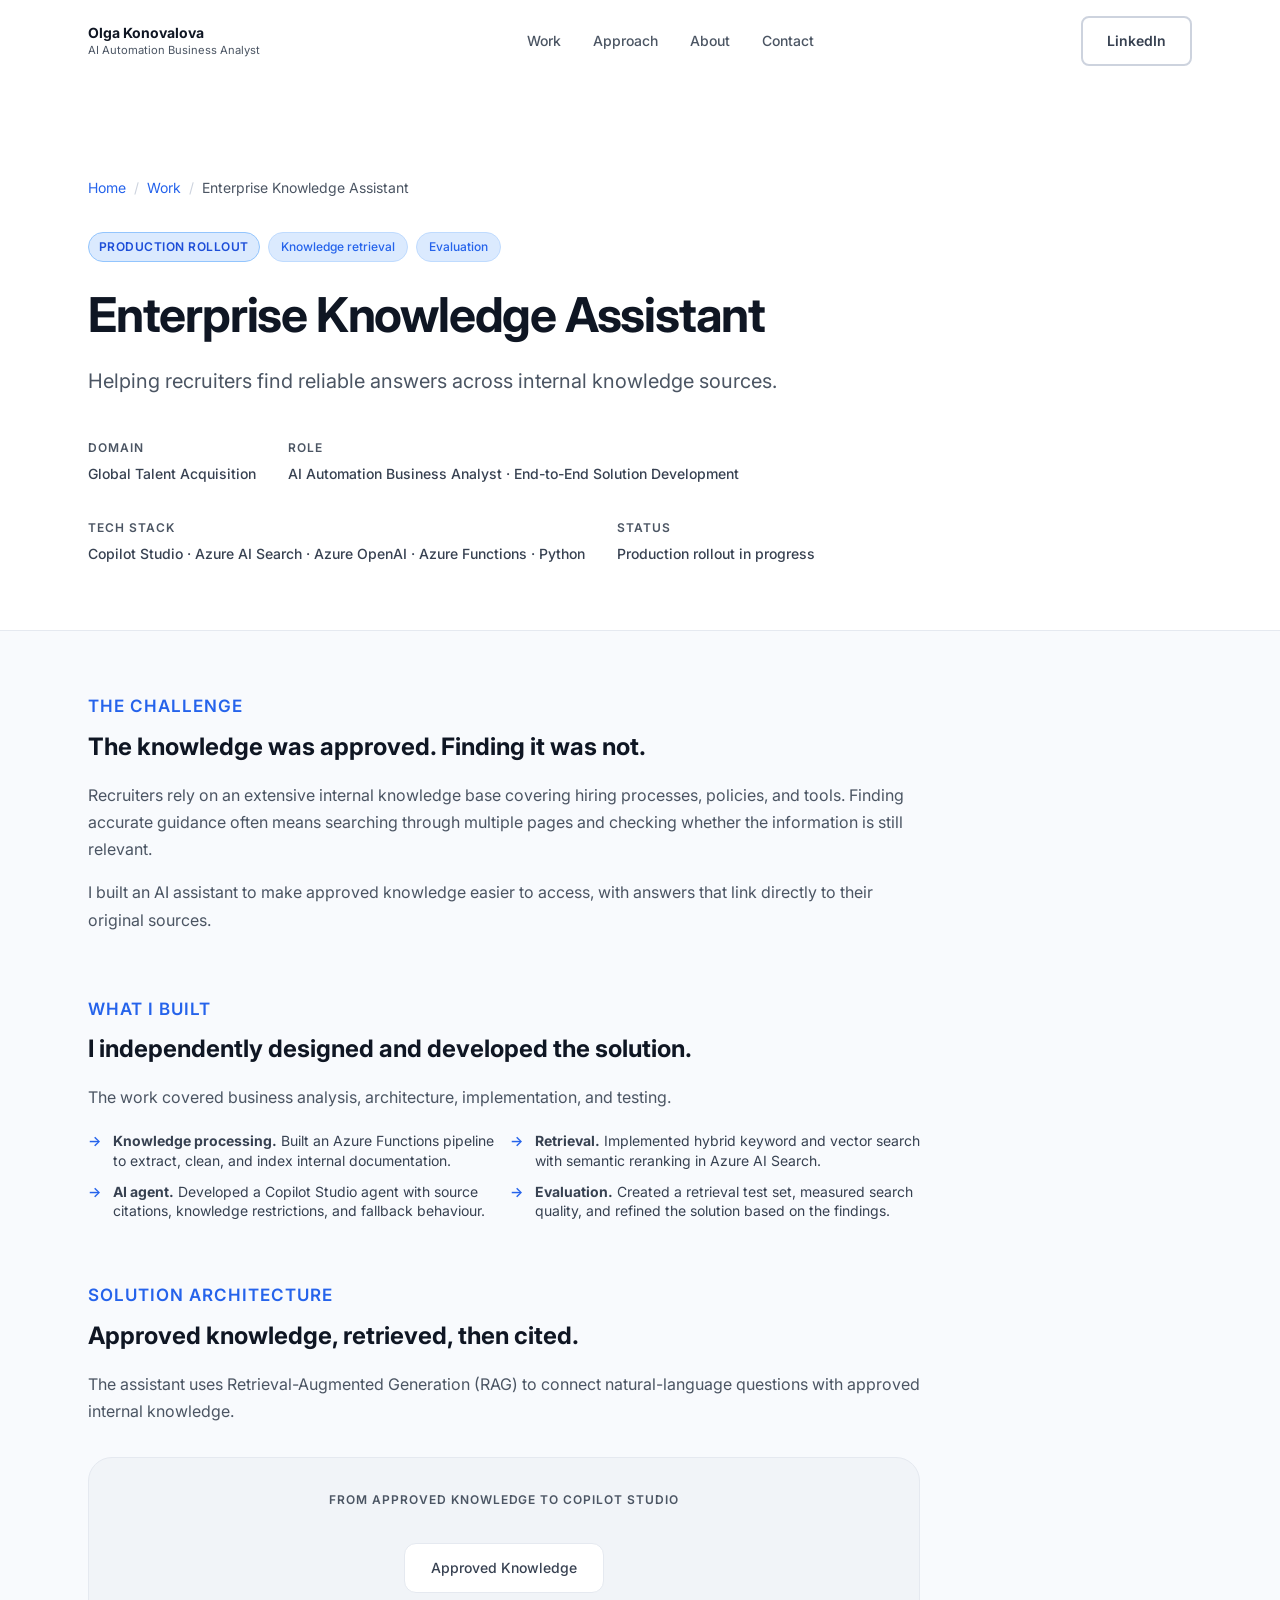
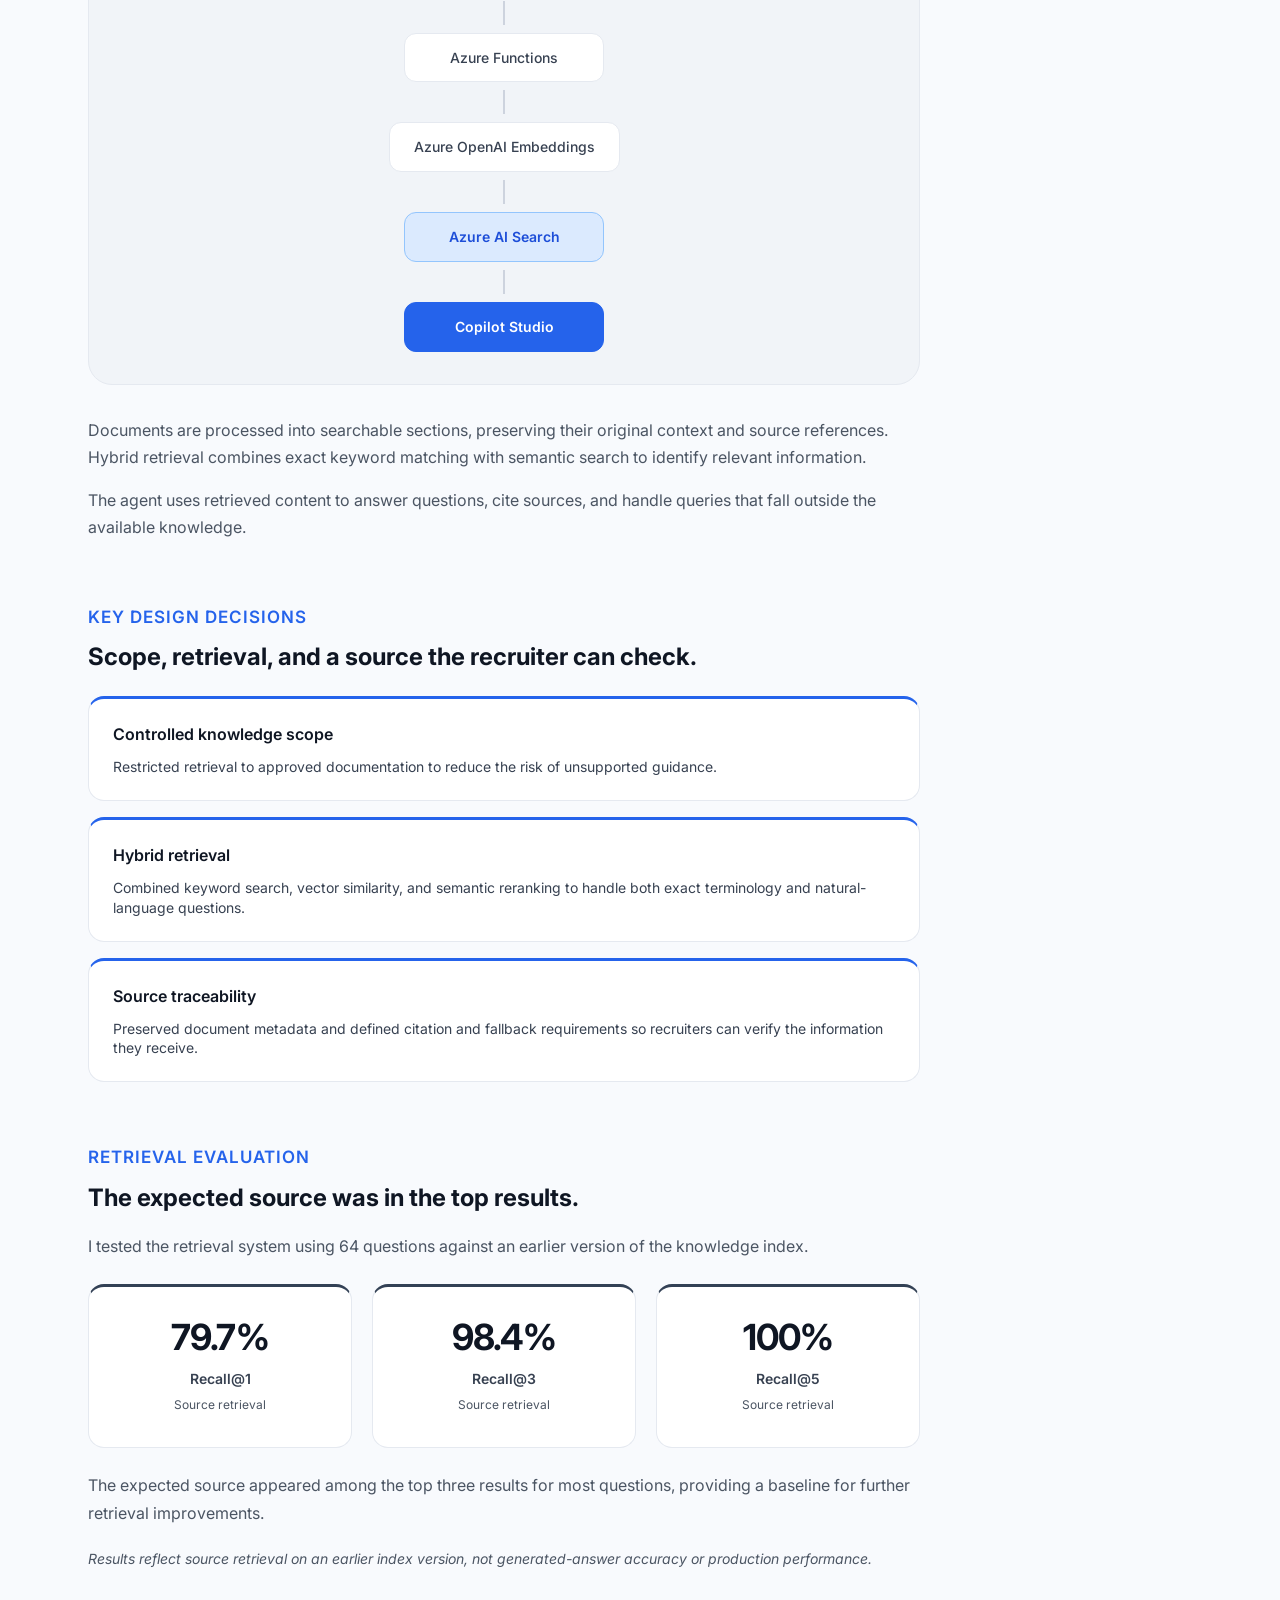
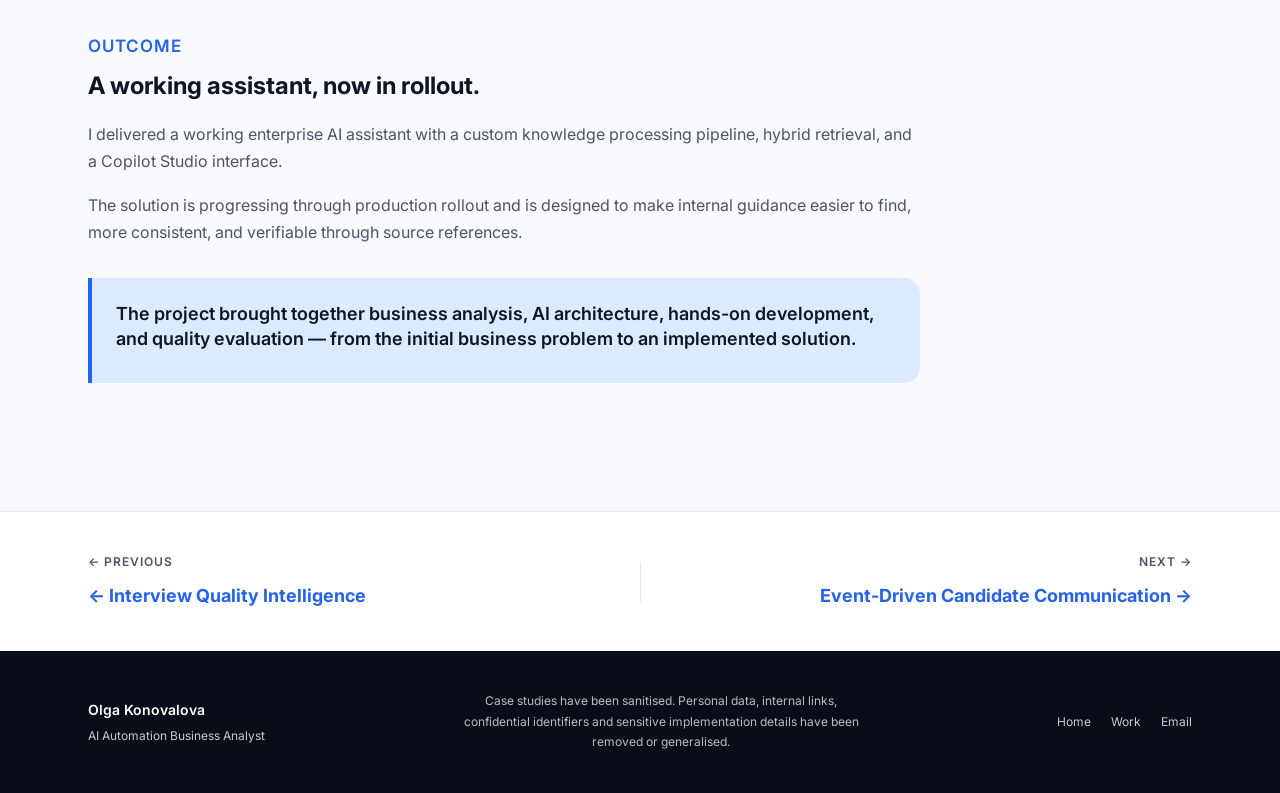
==== cases/enterprise-ta-knowledge-assistant.html @ 3e2ae8f2 "Publish the portfolio with its CSS, script, and image folders. The live site requested styles/styles" ====
<!DOCTYPE html>
<html lang="en">
<head>
  <meta charset="UTF-8">
  <meta name="viewport" content="width=device-width, initial-scale=1.0">
  <title>Enterprise Knowledge Assistant — Olga Konovalova</title>
  <meta name="description" content="An assistant I designed and built so recruiters can find reliable answers across approved Talent Acquisition knowledge, with links to the original sources. Production rollout is in progress.">
  <meta name="author" content="Olga Konovalova">
  <meta property="og:title" content="Enterprise Knowledge Assistant — Olga Konovalova">
  <meta property="og:description" content="Helping recruiters find reliable answers across internal knowledge sources. Production rollout is in progress.">

  <link rel="preconnect" href="https://fonts.googleapis.com">
  <link rel="preconnect" href="https://fonts.gstatic.com" crossorigin>
  <link href="https://fonts.googleapis.com/css2?family=Inter:wght@400;500;600;700&display=swap" rel="stylesheet">
  <link rel="stylesheet" href="../styles/styles.css">
</head>
<body>

  <a class="skip-link" href="#content">Skip to content</a>

  <!-- Navigation -->
  <nav class="nav" role="navigation" aria-label="Main navigation">
    <div class="container">
      <div class="nav__inner">
        <a href="../index.html" class="nav__logo">
          <span class="nav__logo-name">Olga Konovalova</span>
          <span class="nav__logo-title">AI Automation Business Analyst</span>
        </a>
        <ul class="nav__links" role="list">
          <li><a href="../index.html#work" class="nav__link">Work</a></li>
          <li><a href="../index.html#approach" class="nav__link">Approach</a></li>
          <li><a href="../index.html#about" class="nav__link">About</a></li>
          <li><a href="../index.html#contact" class="nav__link">Contact</a></li>
        </ul>
        <div class="nav__actions">
          <a href="https://www.linkedin.com/in/olga-konovalova-4b35ab267" target="_blank" rel="noopener noreferrer" class="btn btn--outline">LinkedIn</a>
        </div>
        <button class="nav__hamburger" aria-label="Open menu" aria-expanded="false">
          <span></span><span></span><span></span>
        </button>
      </div>
    </div>
  </nav>
  <div class="nav__mobile" role="dialog" aria-modal="true">
    <ul role="list">
      <li><a href="../index.html#work" class="nav__mobile-link">Work</a></li>
      <li><a href="../index.html#approach" class="nav__mobile-link">Approach</a></li>
      <li><a href="../index.html#about" class="nav__mobile-link">About</a></li>
      <li><a href="../index.html#contact" class="nav__mobile-link">Contact</a></li>
    </ul>
    <div class="nav__mobile-actions">
      <a href="https://www.linkedin.com/in/olga-konovalova-4b35ab267" target="_blank" rel="noopener noreferrer" class="btn btn--primary">LinkedIn</a>
      <a href="mailto:olga.konovalova.ai@gmail.com?subject=CV%20request" class="btn btn--outline">Request CV</a>
    </div>
  </div>

  <header id="content" class="page-hero">
    <div class="container">

      <nav class="breadcrumb" aria-label="Breadcrumb">
        <a href="../index.html">Home</a>
        <span class="breadcrumb__sep" aria-hidden="true">/</span>
        <a href="../index.html#work">Work</a>
        <span class="breadcrumb__sep" aria-hidden="true">/</span>
        <span aria-current="page">Enterprise Knowledge Assistant</span>
      </nav>

      <div class="page-hero__tags">
        <span class="status-badge status-badge--rollout">Production rollout</span>
        <span class="tag tag--blue">Knowledge retrieval</span>
        <span class="tag tag--blue">Evaluation</span>
      </div>

      <h1 class="page-hero__headline">Enterprise Knowledge Assistant</h1>

      <p class="page-hero__subtitle">
        Helping recruiters find reliable answers across internal knowledge sources.
      </p>

      <div class="page-hero__meta">
        <div class="page-hero__meta-item">
          <span class="page-hero__meta-label">Domain</span>
          <span class="page-hero__meta-value">Global Talent Acquisition</span>
        </div>
        <div class="page-hero__meta-item">
          <span class="page-hero__meta-label">Role</span>
          <span class="page-hero__meta-value">AI Automation Business Analyst · End-to-End Solution Development</span>
        </div>
        <div class="page-hero__meta-item">
          <span class="page-hero__meta-label">Tech stack</span>
          <span class="page-hero__meta-value">Copilot Studio · Azure AI Search · Azure OpenAI · Azure Functions · Python</span>
        </div>
        <div class="page-hero__meta-item">
          <span class="page-hero__meta-label">Status</span>
          <span class="page-hero__meta-value">Production rollout in progress</span>
        </div>
      </div>

    </div>
  </header>

  <main class="case-body">
    <div class="container">
      <article class="case-article">

        <section class="cs" aria-labelledby="challenge-title">
          <p class="cs__label">The challenge</p>
          <h2 class="cs__title" id="challenge-title">The knowledge was approved. Finding it was not.</h2>
          <div class="cs__body">
            <p>Recruiters rely on an extensive internal knowledge base covering hiring processes, policies, and tools. Finding accurate guidance often means searching through multiple pages and checking whether the information is still relevant.</p>
            <p>I built an AI assistant to make approved knowledge easier to access, with answers that link directly to their original sources.</p>
          </div>
        </section>

        <section class="cs" aria-labelledby="contribution-title">
          <p class="cs__label">What I built</p>
          <h2 class="cs__title" id="contribution-title">I independently designed and developed the solution.</h2>
          <div class="cs__body">
            <p>The work covered business analysis, architecture, implementation, and testing.</p>
          </div>
          <div class="contribution-grid">
            <div class="contrib-item"><span><strong>Knowledge processing.</strong> Built an Azure Functions pipeline to extract, clean, and index internal documentation.</span></div>
            <div class="contrib-item"><span><strong>Retrieval.</strong> Implemented hybrid keyword and vector search with semantic reranking in Azure AI Search.</span></div>
            <div class="contrib-item"><span><strong>AI agent.</strong> Developed a Copilot Studio agent with source citations, knowledge restrictions, and fallback behaviour.</span></div>
            <div class="contrib-item"><span><strong>Evaluation.</strong> Created a retrieval test set, measured search quality, and refined the solution based on the findings.</span></div>
          </div>
        </section>

        <section class="cs" aria-labelledby="approach-title">
          <p class="cs__label">Solution architecture</p>
          <h2 class="cs__title" id="approach-title">Approved knowledge, retrieved, then cited.</h2>
          <div class="cs__body">
            <p>The assistant uses Retrieval-Augmented Generation (RAG) to connect natural-language questions with approved internal knowledge.</p>
          </div>

          <figure class="arch-diagram">
            <figcaption class="arch-diagram__title">From approved knowledge to Copilot Studio</figcaption>
            <ol class="arch-flow">
              <li class="arch-step">
                <div class="arch-node">
                  <span class="arch-node__name">Approved Knowledge</span>
                </div>
              </li>
              <li class="arch-step">
                <div class="arch-node">
                  <span class="arch-node__name">Azure Functions</span>
                </div>
              </li>
              <li class="arch-step">
                <div class="arch-node">
                  <span class="arch-node__name">Azure OpenAI Embeddings</span>
                </div>
              </li>
              <li class="arch-step">
                <div class="arch-node arch-node--highlight">
                  <span class="arch-node__name">Azure AI Search</span>
                </div>
              </li>
              <li class="arch-step">
                <div class="arch-node arch-node--primary">
                  <span class="arch-node__name">Copilot Studio</span>
                </div>
              </li>
            </ol>
          </figure>

          <div class="cs__body">
            <p>Documents are processed into searchable sections, preserving their original context and source references. Hybrid retrieval combines exact keyword matching with semantic search to identify relevant information.</p>
            <p>The agent uses retrieved content to answer questions, cite sources, and handle queries that fall outside the available knowledge.</p>
          </div>
        </section>

        <section class="cs" aria-labelledby="decisions-title">
          <p class="cs__label">Key design decisions</p>
          <h2 class="cs__title" id="decisions-title">Scope, retrieval, and a source the recruiter can check.</h2>
          <div class="decision-list">
            <article class="decision-card">
              <h3>Controlled knowledge scope</h3>
              <p>Restricted retrieval to approved documentation to reduce the risk of unsupported guidance.</p>
            </article>
            <article class="decision-card">
              <h3>Hybrid retrieval</h3>
              <p>Combined keyword search, vector similarity, and semantic reranking to handle both exact terminology and natural-language questions.</p>
            </article>
            <article class="decision-card">
              <h3>Source traceability</h3>
              <p>Preserved document metadata and defined citation and fallback requirements so recruiters can verify the information they receive.</p>
            </article>
          </div>
        </section>

        <section class="cs" aria-labelledby="evaluation-title">
          <p class="cs__label">Retrieval evaluation</p>
          <h2 class="cs__title" id="evaluation-title">The expected source was in the top results.</h2>
          <div class="cs__body">
            <p>I tested the retrieval system using 64 questions against an earlier version of the knowledge index.</p>
          </div>

          <div class="eval-grid eval-grid--3" role="list">
            <div class="eval-tile" role="listitem">
              <div class="eval-tile__value">79.7%</div>
              <div class="eval-tile__label">Recall@1</div>
              <div class="eval-tile__note">Source retrieval</div>
            </div>
            <div class="eval-tile" role="listitem">
              <div class="eval-tile__value">98.4%</div>
              <div class="eval-tile__label">Recall@3</div>
              <div class="eval-tile__note">Source retrieval</div>
            </div>
            <div class="eval-tile" role="listitem">
              <div class="eval-tile__value">100%</div>
              <div class="eval-tile__label">Recall@5</div>
              <div class="eval-tile__note">Source retrieval</div>
            </div>
          </div>

          <div class="cs__body">
            <p>The expected source appeared among the top three results for most questions, providing a baseline for further retrieval improvements.</p>
            <p class="eval-footnote">Results reflect source retrieval on an earlier index version, not generated-answer accuracy or production performance.</p>
          </div>
        </section>

        <section class="cs" aria-labelledby="outcome-title">
          <p class="cs__label">Outcome</p>
          <h2 class="cs__title" id="outcome-title">A working assistant, now in rollout.</h2>
          <div class="cs__body">
            <p>I delivered a working enterprise AI assistant with a custom knowledge processing pipeline, hybrid retrieval, and a Copilot Studio interface.</p>
            <p>The solution is progressing through production rollout and is designed to make internal guidance easier to find, more consistent, and verifiable through source references.</p>
          </div>
          <aside class="pull-quote" aria-label="Takeaway">
            <p class="pull-quote__text">The project brought together business analysis, AI architecture, hands-on development, and quality evaluation — from the initial business problem to an implemented solution.</p>
          </aside>
        </section>

      </article>
    </div>
  </main>

  <!-- ========================================================
       CASE NAVIGATION
       ======================================================== -->
  <nav class="case-nav" aria-label="Other case studies">
    <div class="container">
      <div class="case-nav__inner">
        <div class="case-nav__item">
          <div class="case-nav__dir">← Previous</div>
          <a href="interview-quality-intelligence.html" class="case-nav__link">← Interview Quality Intelligence</a>
        </div>
        <div class="case-nav__divider" aria-hidden="true"></div>
        <div class="case-nav__item case-nav__item--next">
          <div class="case-nav__dir">Next →</div>
          <a href="event-driven-candidate-communication.html" class="case-nav__link">Event-Driven Candidate Communication →</a>
        </div>
      </div>
    </div>
  </nav>

  <!-- Footer -->
  <footer class="footer" role="contentinfo">
    <div class="container">
      <div class="footer__inner">
        <div class="footer__brand">
          <span class="footer__name">Olga Konovalova</span>
          <span class="footer__title">AI Automation Business Analyst</span>
        </div>
        <p class="footer__note">
          Case studies have been sanitised. Personal data, internal links, confidential identifiers and sensitive implementation details have been removed or generalised.
        </p>
        <nav class="footer__links" aria-label="Footer links">
          <a href="../index.html" class="footer__link">Home</a>
          <a href="../index.html#work" class="footer__link">Work</a>
          <a href="mailto:olga.konovalova.ai@gmail.com" class="footer__link">Email</a>
        </nav>
      </div>
    </div>
  </footer>

  <!-- Modal -->
  <div class="modal-overlay" role="dialog" aria-modal="true" aria-label="Image viewer">
    <div class="modal-inner">
      <button class="modal-close" aria-label="Close">&times;</button>
      <img class="modal-img" src="" alt="">
    </div>
  </div>

  <script src="../scripts/main.js" defer></script>
</body>
</html>
---- styles/styles.css ----
/* ============================================================
   DESIGN TOKENS
   ============================================================ */
:root {
  /* --- Colors --- */
  --c-bg:           #F8FAFD;
  --c-surface:      #FFFFFF;
  --c-surface-2:    #F1F4F8;
  --c-surface-3:    #E8EDF5;
  --c-border:       #E5E9F0;
  --c-border-2:     #CDD3DE;

  --c-text-1:       #0F1623;
  --c-text-2:       #374151;
  --c-text-3:       #4B5563;
  --c-text-4:       #4B5563;

  --c-accent:       #2563EB;
  --c-accent-dark:  #1D4ED8;
  --c-accent-light: #DBEAFE;
  --c-accent-2:     #7C3AED;
  --c-accent-2-lt:  #EDE9FE;
  --c-accent-3:     #0891B2;
  --c-accent-3-lt:  #CFFAFE;

  --c-success:      #059669;
  --c-warning:      #D97706;

  /* --- Typography --- */
  --font:           'Inter', system-ui, -apple-system, BlinkMacSystemFont, sans-serif;

  --text-xs:   0.75rem;
  --text-sm:   0.875rem;
  --text-base: 1rem;
  --text-label: 1.0625rem; /* 17px section label */
  --text-lg:   1.125rem;
  --text-xl:   1.25rem;
  --text-2xl:  1.5rem;
  --text-3xl:  1.875rem;
  --text-4xl:  2.25rem;
  --text-5xl:  3rem;
  --text-6xl:  3.75rem;

  --lh-tight:   1.2;
  --lh-snug:    1.375;
  --lh-normal:  1.5;
  --lh-relaxed: 1.7;

  --fw-normal:   400;
  --fw-medium:   500;
  --fw-semibold: 600;
  --fw-bold:     700;

  /* --- Spacing --- */
  --sp-1:  0.25rem;
  --sp-2:  0.5rem;
  --sp-3:  0.75rem;
  --sp-4:  1rem;
  --sp-5:  1.25rem;
  --sp-6:  1.5rem;
  --sp-8:  2rem;
  --sp-10: 2.5rem;
  --sp-12: 3rem;
  --sp-16: 4rem;
  --cs-label-gap: 0.875rem; /* 14px label to heading */
  --cs-section-gap: 4rem;   /* 64px between sections */
  --sp-20: 5rem;
  --sp-24: 6rem;

  /* --- Radii --- */
  --r-sm:   0.375rem;
  --r-md:   0.5rem;
  --r-lg:   0.75rem;
  --r-xl:   1rem;
  --r-2xl:  1.5rem;
  --r-full: 9999px;

  /* --- Shadows --- */
  --sh-sm:  0 1px 3px rgba(15,22,35,0.06), 0 1px 2px rgba(15,22,35,0.04);
  --sh-md:  0 4px 12px rgba(15,22,35,0.08), 0 2px 4px rgba(15,22,35,0.04);
  --sh-lg:  0 8px 24px rgba(15,22,35,0.08), 0 4px 8px rgba(15,22,35,0.04);
  --sh-xl:  0 16px 40px rgba(15,22,35,0.10), 0 8px 16px rgba(15,22,35,0.06);

  /* --- Layout --- */
  --max-w: 72rem;

  /* --- Transitions --- */
  --t-fast: 150ms ease;
  --t-base: 250ms ease;
  --t-slow: 400ms ease;
}

/* ============================================================
   RESET + BASE
   ============================================================ */
*, *::before, *::after { box-sizing: border-box; margin: 0; padding: 0; }
html { font-size: 16px; scroll-behavior: smooth; -webkit-text-size-adjust: 100%; }
body {
  font-family: var(--font);
  font-size: var(--text-base);
  line-height: var(--lh-relaxed);
  color: var(--c-text-1);
  background: var(--c-bg);
  -webkit-font-smoothing: antialiased;
}
img { max-width: 100%; height: auto; display: block; }
a { color: inherit; text-decoration: none; }
a:focus-visible,
button:focus-visible,
.btn:focus-visible,
.nav__hamburger:focus-visible {
  outline: 2px solid var(--c-accent);
  outline-offset: 3px;
}
.skip-link {
  position: absolute;
  left: var(--sp-4);
  top: 0;
  transform: translateY(-120%);
  background: var(--c-accent);
  color: #fff;
  font-size: var(--text-sm);
  font-weight: var(--fw-semibold);
  padding: var(--sp-3) var(--sp-4);
  border-radius: var(--r-md);
  z-index: 1000;
}
.skip-link:focus {
  transform: translateY(var(--sp-3));
}
ul, ol { list-style: none; }
button { cursor: pointer; border: none; background: none; font-family: inherit; font-size: inherit; }
table { border-collapse: collapse; }

/* ============================================================
   LAYOUT UTILITIES
   ============================================================ */
.container {
  width: 100%;
  max-width: var(--max-w);
  margin: 0 auto;
  padding: 0 var(--sp-6);
}
.section { padding: var(--sp-24) 0; }
.section--alt { background: var(--c-surface); }

.section-label {
  font-size: var(--text-xs);
  font-weight: var(--fw-semibold);
  letter-spacing: 0.1em;
  text-transform: uppercase;
  color: var(--c-accent);
  margin-bottom: var(--sp-3);
}
.section-title {
  font-size: var(--text-4xl);
  font-weight: var(--fw-bold);
  line-height: var(--lh-tight);
  letter-spacing: -0.02em;
  color: var(--c-text-1);
  margin-bottom: var(--sp-4);
}
.section-subtitle {
  font-size: var(--text-lg);
  color: var(--c-text-3);
  line-height: var(--lh-relaxed);
  max-width: 60ch;
}

/* ============================================================
   BUTTONS
   ============================================================ */
.btn {
  display: inline-flex;
  align-items: center;
  gap: var(--sp-2);
  padding: 0.7rem var(--sp-6);
  border-radius: var(--r-md);
  font-size: var(--text-sm);
  font-weight: var(--fw-semibold);
  transition: all var(--t-base);
  cursor: pointer;
  white-space: nowrap;
  text-decoration: none;
}
.btn--primary {
  background: var(--c-accent);
  color: white;
  border: 2px solid var(--c-accent);
}
.btn--primary:hover {
  background: var(--c-accent-dark);
  border-color: var(--c-accent-dark);
  transform: translateY(-1px);
  box-shadow: var(--sh-md);
}
.btn--outline {
  background: transparent;
  color: var(--c-text-2);
  border: 2px solid var(--c-border-2);
}
.btn--outline:hover {
  border-color: var(--c-text-2);
  transform: translateY(-1px);
}
.btn--white {
  background: white;
  color: var(--c-text-1);
  border: 2px solid white;
}
.btn--white:hover { background: var(--c-bg); transform: translateY(-1px); }
.btn--outline-white {
  background: transparent;
  color: white;
  border: 2px solid rgba(255,255,255,0.3);
}
.btn--outline-white:hover { border-color: white; transform: translateY(-1px); }
.btn__arrow { transition: transform var(--t-base); }
.btn:hover .btn__arrow { transform: translateX(3px); }

/* ============================================================
   NAVIGATION
   ============================================================ */
.nav {
  position: fixed;
  top: 0; left: 0; right: 0;
  z-index: 100;
  padding: var(--sp-4) 0;
  transition: all var(--t-base);
}
.nav.scrolled {
  background: rgba(248,250,253,0.96);
  backdrop-filter: blur(12px);
  -webkit-backdrop-filter: blur(12px);
  box-shadow: 0 1px 0 var(--c-border);
  padding: var(--sp-3) 0;
}
.nav__inner {
  display: flex;
  align-items: center;
  justify-content: space-between;
  gap: var(--sp-6);
}
.nav__logo { display: flex; flex-direction: column; gap: 0; }
.nav__logo-name {
  font-size: var(--text-sm);
  font-weight: var(--fw-bold);
  color: var(--c-text-1);
  line-height: 1.3;
}
.nav__logo-title {
  font-size: 0.7rem;
  color: var(--c-text-4);
  font-weight: var(--fw-normal);
  line-height: 1.35;
  max-width: 22rem;
}
.nav__links {
  display: flex;
  align-items: center;
  gap: var(--sp-8);
  flex: 1;
  justify-content: center;
}
.nav__link {
  font-size: var(--text-sm);
  font-weight: var(--fw-medium);
  color: var(--c-text-3);
  transition: color var(--t-fast);
}
.nav__link:hover, .nav__link.active { color: var(--c-text-1); }
.nav__actions { display: flex; align-items: center; gap: var(--sp-3); }

.nav__hamburger {
  display: none;
  flex-direction: column;
  gap: 5px;
  padding: var(--sp-2);
  cursor: pointer;
  z-index: 201;
}
.nav__hamburger span {
  display: block;
  width: 22px;
  height: 2px;
  background: var(--c-text-1);
  border-radius: 2px;
  transition: all var(--t-base);
  transform-origin: center;
}
.nav__hamburger.open span:nth-child(1) { transform: rotate(45deg) translate(5px, 5px); }
.nav__hamburger.open span:nth-child(2) { opacity: 0; transform: scaleX(0); }
.nav__hamburger.open span:nth-child(3) { transform: rotate(-45deg) translate(5px, -5px); }

.nav__mobile {
  display: none;
  position: fixed;
  inset: 0;
  background: var(--c-surface);
  z-index: 200;
  flex-direction: column;
  align-items: center;
  justify-content: center;
  gap: var(--sp-8);
  opacity: 0;
  pointer-events: none;
  transition: opacity var(--t-base);
}
.nav__mobile.open { display: flex; opacity: 1; pointer-events: all; }
.nav__mobile-link {
  font-size: var(--text-2xl);
  font-weight: var(--fw-bold);
  color: var(--c-text-1);
  transition: color var(--t-fast);
}
.nav__mobile-link:hover { color: var(--c-accent); }
.nav__mobile-actions { display: flex; flex-direction: column; gap: var(--sp-3); align-items: center; margin-top: var(--sp-4); }

/* ============================================================
   HERO
   ============================================================ */
.hero {
  min-height: auto;
  display: flex;
  align-items: center;
  padding: calc(var(--sp-16) + 80px) 0 var(--sp-16);
  overflow: hidden;
  position: relative;
}
.hero::before {
  content: '';
  position: absolute;
  top: -10%; right: -5%;
  width: 55%; height: 70%;
  background: radial-gradient(ellipse at 70% 30%, rgba(37,99,235,0.05) 0%, transparent 65%);
  pointer-events: none;
}
.hero::after {
  content: '';
  position: absolute;
  bottom: 0; left: -10%;
  width: 40%; height: 50%;
  background: radial-gradient(ellipse at 30% 70%, rgba(124,58,237,0.03) 0%, transparent 65%);
  pointer-events: none;
}
.hero__inner {
  display: grid;
  grid-template-columns: 1fr 1fr;
  gap: var(--sp-16);
  align-items: center;
  position: relative;
  z-index: 1;
}
.hero__eyebrow {
  display: inline-flex;
  align-items: center;
  flex-wrap: wrap;
  max-width: 100%;
  gap: var(--sp-2);
  font-size: var(--text-xs);
  font-weight: var(--fw-semibold);
  letter-spacing: 0.08em;
  text-transform: uppercase;
  color: var(--c-accent);
  background: var(--c-accent-light);
  padding: var(--sp-2) var(--sp-4);
  border-radius: var(--r-full);
  border: 1px solid #BFDBFE;
  margin-bottom: var(--sp-6);
}
.hero__headline {
  font-size: clamp(2.25rem, 4vw, var(--text-5xl));
  font-weight: var(--fw-bold);
  line-height: var(--lh-tight);
  letter-spacing: -0.025em;
  color: var(--c-text-1);
  margin-bottom: var(--sp-6);
}
.hero__subheadline {
  font-size: var(--text-lg);
  color: var(--c-text-2);
  line-height: var(--lh-relaxed);
  margin-bottom: var(--sp-4);
  max-width: 52ch;
}
.hero__tech {
  font-size: var(--text-sm);
  font-weight: var(--fw-semibold);
  color: var(--c-text-1);
  letter-spacing: 0.01em;
  margin-bottom: var(--sp-5);
}
.hero__body {
  font-size: var(--text-lg);
  color: var(--c-text-2);
  line-height: var(--lh-relaxed);
  margin-bottom: var(--sp-4);
  max-width: 52ch;
}
.hero__location {
  display: flex;
  align-items: center;
  gap: var(--sp-2);
  font-size: var(--text-sm);
  color: var(--c-text-4);
  margin-bottom: var(--sp-10);
}
.hero__location svg { flex-shrink: 0; }
.hero__actions { display: flex; align-items: center; flex-wrap: wrap; gap: var(--sp-4); }
.hero__cv {
  margin-top: var(--sp-4);
  font-size: var(--text-sm);
}
.hero__cv a {
  color: var(--c-accent-dark);
  font-weight: var(--fw-semibold);
  text-decoration: underline;
  text-underline-offset: 3px;
}

.hero__visual {
  display: flex;
  align-items: center;
  justify-content: flex-end;
  position: relative;
}
.hero__portrait {
  margin: 0;
  width: min(100%, 420px);
  aspect-ratio: 4 / 5;
  border-radius: 22px;
  overflow: hidden;
}
.hero__portrait img {
  display: block;
  width: 100%;
  height: 100%;
  object-fit: cover;
  object-position: center 46%;
}
.process-flow {
  width: 100%;
  max-width: 380px;
  background: var(--c-surface);
  border: 1px solid var(--c-border);
  border-radius: var(--r-2xl);
  padding: var(--sp-6);
  box-shadow: var(--sh-lg);
}
.process-flow__header {
  display: flex;
  align-items: center;
  justify-content: space-between;
  margin-bottom: var(--sp-6);
  padding-bottom: var(--sp-4);
  border-bottom: 1px solid var(--c-border);
}
.process-flow__title {
  font-size: var(--text-xs);
  font-weight: var(--fw-semibold);
  color: var(--c-text-4);
  letter-spacing: 0.06em;
  text-transform: uppercase;
}
.process-flow__badge {
  font-size: 0.65rem;
  font-weight: var(--fw-semibold);
  color: var(--c-success);
  background: #ECFDF5;
  padding: 2px 8px;
  border-radius: var(--r-full);
  border: 1px solid #A7F3D0;
}
.pf-step {
  display: flex;
  align-items: flex-start;
  gap: var(--sp-4);
  position: relative;
}
.pf-step:not(:last-child) { margin-bottom: 0; }
.pf-step__track {
  display: flex;
  flex-direction: column;
  align-items: center;
  flex-shrink: 0;
}
.pf-step__dot {
  width: 32px;
  height: 32px;
  border-radius: var(--r-lg);
  display: flex;
  align-items: center;
  justify-content: center;
  flex-shrink: 0;
  font-size: 0.7rem;
  font-weight: var(--fw-bold);
}
.pf-step__dot--done { background: #ECFDF5; color: var(--c-success); border: 1px solid #A7F3D0; }
.pf-step__dot--active { background: var(--c-accent); color: white; box-shadow: 0 0 0 4px var(--c-accent-light); }
.pf-step__dot--pending { background: var(--c-surface-2); color: var(--c-text-4); border: 1px solid var(--c-border); }
.pf-step__line {
  width: 2px;
  height: 16px;
  background: var(--c-border);
  margin: 3px 0;
}
.pf-step__content { padding: var(--sp-1) 0 var(--sp-4); }
.pf-step:last-child .pf-step__content { padding-bottom: 0; }
.pf-step__label {
  font-size: var(--text-sm);
  font-weight: var(--fw-semibold);
  color: var(--c-text-1);
  line-height: 1.3;
  margin-bottom: var(--sp-1);
}
.pf-step--active .pf-step__label { color: var(--c-accent); }
.pf-step--pending .pf-step__label { color: var(--c-text-4); }
.pf-step__sub { font-size: var(--text-xs); color: var(--c-text-4); line-height: var(--lh-snug); }
.pf-step__tag {
  display: inline-block;
  margin-top: var(--sp-2);
  font-size: 0.6rem;
  font-weight: var(--fw-semibold);
  letter-spacing: 0.06em;
  text-transform: uppercase;
  padding: 2px 7px;
  border-radius: var(--r-full);
}
.pf-step__tag--blue { color: var(--c-accent); background: var(--c-accent-light); border: 1px solid #BFDBFE; }

/* ============================================================
   METRICS
   ============================================================ */
.metrics {
  padding: var(--sp-10) 0;
  background: var(--c-surface);
  border-top: 1px solid var(--c-border);
  border-bottom: 1px solid var(--c-border);
}
.metrics__context {
  text-align: center;
  font-size: var(--text-xs);
  font-weight: var(--fw-semibold);
  letter-spacing: 0.08em;
  text-transform: uppercase;
  color: var(--c-accent);
  margin-bottom: var(--sp-8);
}
.metrics__grid {
  display: grid;
  grid-template-columns: 1fr 1fr;
  max-width: 36rem;
  margin-inline: auto;
}
.metric-card {
  text-align: center;
  padding: var(--sp-2) var(--sp-6);
  position: relative;
}
.metric-card:not(:last-child)::after {
  content: '';
  position: absolute;
  right: 0; top: 20%; height: 60%;
  width: 1px;
  background: var(--c-border);
}
.metric-card__value {
  font-size: clamp(1.75rem, 2.5vw, 2.25rem);
  font-weight: var(--fw-semibold);
  color: var(--c-text-1);
  line-height: 1;
  margin-bottom: var(--sp-2);
  letter-spacing: -0.03em;
}
.metric-card__value em { color: var(--c-accent); font-style: normal; }
.metric-card__unit {
  font-size: 0.42em;
  font-weight: var(--fw-semibold);
  letter-spacing: 0;
  margin-left: 0.12em;
  color: var(--c-text-2);
}
.metric-card__label {
  font-size: var(--text-sm);
  font-weight: var(--fw-medium);
  color: var(--c-text-3);
  margin-bottom: 0;
}
.metric-card__desc { font-size: var(--text-xs); color: var(--c-text-4); line-height: var(--lh-relaxed); }

/* ============================================================
   CASE STUDY CARDS
   ============================================================ */
.work-section { background: var(--c-bg); }
.work__header { margin-bottom: var(--sp-12); }

.cases-grid {
  display: grid;
  grid-template-columns: repeat(2, 1fr);
  gap: var(--sp-8);
}
.case-card {
  background: var(--c-surface);
  border: 1px solid var(--c-border);
  border-radius: var(--r-2xl);
  overflow: hidden;
  transition: transform var(--t-base), box-shadow var(--t-base), border-color var(--t-base);
  display: flex;
  flex-direction: column;
}
.case-card:hover {
  transform: translateY(-5px);
  box-shadow: var(--sh-xl);
  border-color: #BFDBFE;
}

/* Card visual header */
.case-card__visual {
  height: 152px;
  position: relative;
  overflow: hidden;
  display: flex;
  align-items: flex-end;
  padding: var(--sp-6);
}
.case-card__visual { background: linear-gradient(135deg, #EFF6FF 0%, #F8FAFD 100%); }

.case-card__bg-number {
  position: absolute;
  top: -12px; right: var(--sp-4);
  font-size: 7.5rem;
  font-weight: var(--fw-bold);
  line-height: 1;
  letter-spacing: -0.05em;
  user-select: none;
}
.case-card__bg-number { color: rgba(37,99,235,0.12); }

.case-card__icon {
  position: relative;
  z-index: 1;
  width: 44px; height: 44px;
  border-radius: var(--r-xl);
  display: flex;
  align-items: center;
  justify-content: center;
}
.case-card__icon { background: var(--c-accent); color: white; box-shadow: 0 4px 12px rgba(37,99,235,0.35); }
.case-card__status {
  position: absolute;
  top: var(--sp-4);
  left: var(--sp-4);
  z-index: 1;
}
.status-badge {
  display: inline-flex;
  align-items: center;
  font-size: var(--text-xs);
  font-weight: var(--fw-semibold);
  letter-spacing: 0.04em;
  text-transform: uppercase;
  padding: 3px 10px;
  border-radius: var(--r-full);
  border: 1px solid transparent;
  line-height: 1.4;
}
.status-badge--production {
  color: #fff;
  background: var(--c-accent);
  border-color: var(--c-accent);
}
.status-badge--pilot {
  color: var(--c-accent-dark);
  background: #fff;
  border-color: #93C5FD;
}
.status-badge--rollout {
  color: var(--c-accent-dark);
  background: var(--c-accent-light);
  border-color: #93C5FD;
}
.status-badge--development {
  color: var(--c-text-2);
  background: var(--c-surface);
  border-color: var(--c-border-2);
}

/* Card body */
.case-card__body {
  padding: var(--sp-6) var(--sp-6) var(--sp-5);
  flex: 1;
  display: flex;
  flex-direction: column;
}
.case-card__tags { display: flex; flex-wrap: wrap; gap: var(--sp-2); margin-bottom: var(--sp-4); }
.tag {
  font-size: var(--text-xs);
  font-weight: var(--fw-medium);
  padding: var(--sp-1) var(--sp-3);
  border-radius: var(--r-full);
  border: 1px solid;
}
.tag--blue   { color: var(--c-accent);   background: var(--c-accent-light); border-color: #BFDBFE; }
.tag--violet { color: var(--c-accent-2); background: var(--c-accent-2-lt);  border-color: #DDD6FE; }
.tag--teal   { color: var(--c-accent-3); background: var(--c-accent-3-lt);  border-color: #A5F3FC; }
.tag--amber  { color: #B45309; background: #FEF3C7; border-color: #FCD34D; }
.tag--green  { color: #065F46; background: #D1FAE5; border-color: #6EE7B7; }
.tag--slate  { color: #334155; background: #F1F5F9; border-color: #CBD5E1; }
.tag--neutral { color: var(--c-text-3); background: var(--c-surface-2); border-color: var(--c-border); }

.case-point {
  font-size: var(--text-sm);
  color: var(--c-text-3);
  line-height: var(--lh-relaxed);
  margin-bottom: var(--sp-3);
}
.case-point strong {
  display: block;
  font-size: var(--text-xs);
  font-weight: var(--fw-semibold);
  letter-spacing: 0.06em;
  text-transform: uppercase;
  color: var(--c-text-4);
  margin-bottom: 2px;
}
.case-card__title {
  font-size: var(--text-xl);
  font-weight: var(--fw-bold);
  color: var(--c-text-1);
  line-height: var(--lh-snug);
  margin-bottom: var(--sp-3);
}
.case-card__desc {
  font-size: var(--text-sm);
  color: var(--c-text-3);
  line-height: var(--lh-relaxed);
  flex: 1;
  margin-bottom: var(--sp-5);
}
.case-card__outcome {
  border-left: 3px solid var(--c-accent);
  padding: var(--sp-3) var(--sp-4);
  border-radius: 0 var(--r-md) var(--r-md) 0;
  font-size: var(--text-sm);
  font-weight: var(--fw-semibold);
  color: var(--c-text-2);
  background: var(--c-surface-2);
  margin-top: auto;
  margin-bottom: 0;
}

.case-card__footer {
  display: flex;
  align-items: center;
  justify-content: space-between;
  padding: var(--sp-4) var(--sp-6);
  border-top: 1px solid var(--c-border);
}
.tech-chips { display: flex; flex-wrap: wrap; gap: var(--sp-1); }
.tech-chip {
  font-size: 0.65rem;
  font-weight: var(--fw-medium);
  color: var(--c-text-4);
  background: var(--c-surface-2);
  padding: 2px 8px;
  border-radius: var(--r-full);
}
.case-cta {
  font-size: var(--text-sm);
  font-weight: var(--fw-semibold);
  color: var(--c-accent);
  display: flex;
  align-items: center;
  gap: var(--sp-1);
  white-space: nowrap;
  transition: gap var(--t-base);
}
.case-card:hover .case-cta { gap: var(--sp-2); }

/* ============================================================
   PROCESS SECTION ("HOW I WORK")
   ============================================================ */
.process-section { background: var(--c-surface); }
.process__header { text-align: center; margin-bottom: var(--sp-16); }

.process-grid {
  display: grid;
  grid-template-columns: 1fr 1fr;
  gap: 2px;
  max-width: 960px;
  margin: 0 auto;
  background: var(--c-border);
  border-radius: var(--r-2xl);
  overflow: hidden;
}
.process-step {
  background: var(--c-surface);
  padding: var(--sp-10) var(--sp-8);
  transition: background var(--t-base);
}
.process-step:hover { background: #FAFBFF; }
.process-step__num {
  font-size: 3.5rem;
  font-weight: var(--fw-bold);
  line-height: 1;
  letter-spacing: -0.04em;
  color: var(--c-border-2);
  margin-bottom: var(--sp-4);
  font-variant-numeric: tabular-nums;
  transition: color var(--t-base);
}
.process-step:hover .process-step__num { color: var(--c-accent-light); }
.process-step__title {
  font-size: var(--text-lg);
  font-weight: var(--fw-semibold);
  color: var(--c-text-1);
  margin-bottom: var(--sp-3);
}
.process-step__desc {
  font-size: var(--text-sm);
  color: var(--c-text-3);
  line-height: var(--lh-relaxed);
}
.process-step:last-child:nth-child(7) { grid-column: 1 / -1; }

.measure {
  margin-top: var(--sp-20);
  padding-top: var(--sp-16);
  border-top: 1px solid var(--c-border);
}
.measure__header {
  text-align: center;
  max-width: 42rem;
  margin: 0 auto var(--sp-12);
}
.measure__track {
  list-style: none;
  margin: 0 auto;
  padding: 0;
  max-width: 46rem;
}
.measure__track li {
  display: grid;
  grid-template-columns: 3rem 1fr;
  gap: var(--sp-5);
  position: relative;
  padding-bottom: var(--sp-8);
}
.measure__track li:last-child { padding-bottom: 0; }
.measure__track li:not(:last-child)::before {
  content: "";
  position: absolute;
  left: 0.42rem;
  top: 1.15rem;
  bottom: 0.15rem;
  width: 1px;
  background: var(--c-border-2);
}
.measure__num {
  position: relative;
  z-index: 1;
  display: inline-block;
  padding-right: 0.35rem;
  background: var(--c-surface);
  font-size: var(--text-sm);
  font-weight: var(--fw-semibold);
  letter-spacing: 0.04em;
  color: var(--c-accent);
  line-height: 1.4;
}
.measure__track h3 {
  font-size: var(--text-lg);
  font-weight: var(--fw-semibold);
  color: var(--c-text-1);
  margin: 0 0 var(--sp-2);
  line-height: var(--lh-snug);
}
.measure__track p {
  margin: 0;
  font-size: var(--text-sm);
  color: var(--c-text-3);
  line-height: var(--lh-relaxed);
}
.measure__principle {
  max-width: 46rem;
  margin: var(--sp-12) auto 0;
}

/* ============================================================
   CAPABILITIES
   ============================================================ */
.capabilities-section { background: var(--c-bg); }
.capabilities__header { margin-bottom: var(--sp-12); }

.capabilities-grid {
  display: grid;
  grid-template-columns: repeat(6, 1fr);
  gap: var(--sp-5);
}
.capability-card:nth-child(1) { grid-column: 1 / 3; }
.capability-card:nth-child(2) { grid-column: 3 / 5; }
.capability-card:nth-child(3) { grid-column: 5 / 7; }
.capability-card:nth-child(4) { grid-column: 1 / 4; }
.capability-card:nth-child(5) { grid-column: 4 / 7; }

.capability-card {
  background: var(--c-surface);
  border: 1px solid var(--c-border);
  border-radius: var(--r-xl);
  padding: var(--sp-8);
  transition: transform var(--t-base), box-shadow var(--t-base), border-color var(--t-base);
}
.capability-card:hover {
  transform: translateY(-2px);
  box-shadow: var(--sh-md);
  border-color: var(--c-accent);
}
.capability-card__icon {
  width: 44px; height: 44px;
  border-radius: var(--r-lg);
  display: flex;
  align-items: center;
  justify-content: center;
  margin-bottom: var(--sp-5);
}
.capability-card:nth-child(1) .capability-card__icon { background: var(--c-accent-light); color: var(--c-accent); }
.capability-card:nth-child(2) .capability-card__icon { background: var(--c-accent-2-lt); color: var(--c-accent-2); }
.capability-card:nth-child(3) .capability-card__icon { background: var(--c-accent-3-lt); color: var(--c-accent-3); }
.capability-card:nth-child(4) .capability-card__icon { background: #ECFDF5; color: var(--c-success); }
.capability-card:nth-child(5) .capability-card__icon { background: #FEF3C7; color: var(--c-warning); }
.capability-card__title {
  font-size: var(--text-base);
  font-weight: var(--fw-bold);
  color: var(--c-text-1);
  margin-bottom: var(--sp-4);
}
.cap-group { margin-top: var(--sp-4); }
.cap-group:first-of-type { margin-top: 0; }
.cap-group__label {
  font-size: var(--text-xs);
  font-weight: var(--fw-semibold);
  letter-spacing: 0.06em;
  text-transform: uppercase;
  color: var(--c-text-3);
  margin-bottom: var(--sp-2);
}
.capability-items { display: flex; flex-wrap: wrap; gap: var(--sp-2); }
.cap-item {
  font-size: var(--text-xs);
  color: var(--c-text-3);
  background: var(--c-surface-2);
  padding: var(--sp-1) var(--sp-3);
  border-radius: var(--r-full);
  border: 1px solid var(--c-border);
}

/* ============================================================
   ABOUT
   ============================================================ */
.about-section { background: var(--c-surface); }
.about__inner {
  display: grid;
  grid-template-columns: 1fr 340px;
  gap: var(--sp-16);
  align-items: start;
}
.about__content .section-title { font-size: var(--text-4xl); }
.about__content p {
  font-size: var(--text-lg);
  color: var(--c-text-3);
  line-height: var(--lh-relaxed);
  margin-bottom: var(--sp-6);
}
.about__content p:last-child { margin-bottom: 0; }

.about__card {
  background: var(--c-bg);
  border: 1px solid var(--c-border);
  border-radius: var(--r-2xl);
  padding: var(--sp-8);
  position: sticky;
  top: 100px;
}
.about__card-title {
  font-size: var(--text-xs);
  font-weight: var(--fw-bold);
  text-transform: uppercase;
  letter-spacing: 0.08em;
  color: var(--c-text-4);
  margin-bottom: var(--sp-6);
}
.about__card-item {
  display: flex;
  align-items: flex-start;
  gap: var(--sp-4);
  margin-bottom: var(--sp-5);
}
.about__card-item:last-child { margin-bottom: 0; }
.about__card-icon {
  width: 36px; height: 36px;
  background: var(--c-accent-light);
  color: var(--c-accent);
  border-radius: var(--r-lg);
  display: flex;
  align-items: center;
  justify-content: center;
  flex-shrink: 0;
}
.about__card-text strong {
  display: block;
  font-size: var(--text-sm);
  font-weight: var(--fw-semibold);
  color: var(--c-text-1);
  margin-bottom: var(--sp-1);
}
.about__card-text p {
  font-size: var(--text-sm);
  color: var(--c-text-3);
  margin-bottom: 0;
}

/* ============================================================
   CERTIFICATIONS
   ============================================================ */
.certs-section {
  background: var(--c-bg);
  padding: var(--sp-16) 0;
}
.certs__header { margin-bottom: var(--sp-8); }
.certs-list { display: flex; flex-wrap: wrap; gap: var(--sp-4); }
.cert-item {
  display: flex;
  align-items: center;
  gap: var(--sp-3);
  background: var(--c-surface);
  border: 1px solid var(--c-border);
  border-radius: var(--r-lg);
  padding: var(--sp-4) var(--sp-5);
  transition: border-color var(--t-fast), box-shadow var(--t-fast);
}
.cert-item:hover { border-color: var(--c-accent); box-shadow: var(--sh-sm); }
.cert-dot {
  width: 8px; height: 8px;
  background: var(--c-accent);
  border-radius: var(--r-full);
  flex-shrink: 0;
}
.cert-name { font-size: var(--text-sm); font-weight: var(--fw-medium); color: var(--c-text-1); }
.cert-year { font-size: var(--text-xs); color: var(--c-text-4); margin-left: var(--sp-1); }

/* Credential groups */
.creds-group { margin-bottom: var(--sp-8); }
.creds-group:last-child { margin-bottom: 0; }
.creds-group-label {
  font-size: var(--text-xs);
  font-weight: var(--fw-semibold);
  text-transform: uppercase;
  letter-spacing: .06em;
  color: var(--c-text-4);
  margin-bottom: var(--sp-4);
}
.creds-list { display: flex; flex-direction: column; gap: var(--sp-3); }
.cred-card__body { flex: 1; min-width: 0; }
.cred-card__title { font-size: var(--text-sm); font-weight: var(--fw-semibold); color: var(--c-text-1); line-height: var(--lh-snug); }
.cred-card__meta { font-size: var(--text-xs); color: var(--c-text-4); margin-top: 2px; }
.cred-verify {
  font-size: var(--text-xs);
  font-weight: var(--fw-semibold);
  color: var(--c-accent);
  text-decoration: none;
  white-space: nowrap;
  flex-shrink: 0;
  padding: var(--sp-1) var(--sp-3);
  border-radius: var(--r-lg);
  transition: background var(--t-fast), color var(--t-fast);
}
.cred-verify:hover { background: var(--c-surface-2); }
.cred-verify:focus-visible { outline: 2px solid var(--c-accent); outline-offset: 2px; }

/* ============================================================
   CONTACT
   ============================================================ */
.services-section { background: var(--c-bg); }
.services__header { margin-bottom: var(--sp-10); max-width: 40rem; }
.services-grid {
  display: grid;
  grid-template-columns: repeat(3, 1fr);
  gap: var(--sp-6);
}
.service-card {
  background: var(--c-surface);
  border: 1px solid var(--c-border);
  border-radius: var(--r-2xl);
  padding: var(--sp-8);
}
.service-card h3 {
  font-size: var(--text-lg);
  font-weight: var(--fw-semibold);
  color: var(--c-text-1);
  line-height: var(--lh-snug);
  margin-bottom: var(--sp-3);
}
.service-card p {
  font-size: var(--text-sm);
  color: var(--c-text-2);
  line-height: var(--lh-relaxed);
}

.contact-section {
  background: var(--c-text-1);
  padding: var(--sp-24) 0;
}
.contact__inner {
  display: grid;
  grid-template-columns: 1fr 380px;
  gap: var(--sp-16);
  align-items: start;
}
.contact__headline {
  font-size: clamp(2rem, 4vw, var(--text-5xl));
  font-weight: var(--fw-bold);
  line-height: var(--lh-tight);
  color: white;
  margin-bottom: var(--sp-6);
  letter-spacing: -0.02em;
  text-wrap: balance;
}
.contact__body a { color: #fff; text-decoration: underline; text-underline-offset: 3px; }
.contact__body a:hover { color: #fff; }

.contact__body {
  font-size: var(--text-lg);
  color: rgba(255,255,255,0.55);
  line-height: var(--lh-relaxed);
  margin-bottom: var(--sp-10);
  max-width: 46ch;
}
.contact__actions { display: flex; gap: var(--sp-4); flex-wrap: wrap; }
.contact__card {
  background: rgba(255,255,255,0.05);
  border: 1px solid rgba(255,255,255,0.1);
  border-radius: var(--r-2xl);
  padding: var(--sp-8);
}
.contact__item {
  display: flex;
  align-items: flex-start;
  gap: var(--sp-4);
  margin-bottom: var(--sp-6);
}
.contact__item:last-child { margin-bottom: 0; }
.contact__item-icon {
  width: 40px; height: 40px;
  background: rgba(255,255,255,0.1);
  border-radius: var(--r-lg);
  display: flex;
  align-items: center;
  justify-content: center;
  flex-shrink: 0;
  color: rgba(255,255,255,0.7);
}
.contact__item-label {
  font-size: var(--text-xs);
  color: rgba(255,255,255,0.78);
  text-transform: uppercase;
  letter-spacing: 0.06em;
  margin-bottom: var(--sp-1);
}
.contact__item-value {
  font-size: var(--text-sm);
  color: white;
  font-weight: var(--fw-medium);
}
.contact__item-value a { color: white; transition: color var(--t-fast); }
.contact__item-value a:hover { color: rgba(255,255,255,0.7); }

/* ============================================================
   FOOTER
   ============================================================ */
.footer {
  background: #080D18;
  padding: var(--sp-10) 0;
}
.footer__inner {
  display: flex;
  align-items: center;
  justify-content: space-between;
  flex-wrap: wrap;
  gap: var(--sp-6);
}
.footer__brand { display: flex; flex-direction: column; gap: var(--sp-1); }
.footer__name { font-size: var(--text-sm); font-weight: var(--fw-semibold); color: white; }
.footer__title { font-size: var(--text-xs); color: rgba(255,255,255,0.78); }
.footer__note {
  font-size: var(--text-xs);
  color: rgba(255,255,255,0.72);
  max-width: 52ch;
  text-align: center;
  line-height: var(--lh-relaxed);
}
.footer__links { display: flex; gap: var(--sp-5); }
.footer__link {
  font-size: var(--text-xs);
  color: rgba(255,255,255,0.78);
  transition: color var(--t-fast);
}
.footer__link:hover { color: white; }

/* ============================================================
   SCROLL REVEAL ANIMATION
   ============================================================ */
.reveal {
  opacity: 0;
  transform: translateY(20px);
  transition: opacity 0.65s ease, transform 0.65s ease;
}
.reveal.visible { opacity: 1; transform: translateY(0); }
.reveal-d1 { transition-delay: 0.08s; }
.reveal-d2 { transition-delay: 0.16s; }
.reveal-d3 { transition-delay: 0.24s; }
.reveal-d4 { transition-delay: 0.32s; }
.reveal-d5 { transition-delay: 0.40s; }

@media (prefers-reduced-motion: reduce) {
  .reveal { opacity: 1; transform: none; transition: none; }
  html { scroll-behavior: auto; }
  .skip-link { transition: none; }
  .btn, .case-card, .nav { transition: none; }
}

/* ============================================================
   CASE STUDY PAGE STYLES
   ============================================================ */

/* Page hero */
.page-hero {
  padding: calc(var(--sp-24) + 80px) 0 var(--sp-16);
  background: var(--c-surface);
  border-bottom: 1px solid var(--c-border);
}
.breadcrumb {
  display: flex;
  align-items: center;
  gap: var(--sp-2);
  font-size: var(--text-sm);
  color: var(--c-text-4);
  margin-bottom: var(--sp-8);
}
.breadcrumb a { color: var(--c-accent); transition: color var(--t-fast); }
.breadcrumb a:hover { color: var(--c-accent-dark); }
.breadcrumb__sep { color: var(--c-border-2); }

.page-hero__tags { display: flex; flex-wrap: wrap; gap: var(--sp-2); margin-bottom: var(--sp-6); }
.page-hero__headline {
  font-size: clamp(2rem, 4vw, var(--text-5xl));
  font-weight: var(--fw-bold);
  line-height: var(--lh-tight);
  letter-spacing: -0.025em;
  color: var(--c-text-1);
  margin-bottom: var(--sp-5);
  max-width: 22ch;
}
.page-hero__subtitle {
  font-size: var(--text-xl);
  color: var(--c-text-3);
  max-width: 54ch;
  line-height: var(--lh-relaxed);
  margin-bottom: var(--sp-10);
}
.page-hero__meta { display: flex; flex-wrap: wrap; gap: var(--sp-8); }
.page-hero__meta-item { display: flex; flex-direction: column; gap: var(--sp-1); }
.page-hero__meta-label {
  font-size: var(--text-xs);
  font-weight: var(--fw-semibold);
  text-transform: uppercase;
  letter-spacing: 0.08em;
  color: var(--c-text-4);
}
.page-hero__meta-value {
  font-size: var(--text-sm);
  font-weight: var(--fw-medium);
  color: var(--c-text-2);
}

/* Two-column body layout */
.case-body { padding: var(--sp-16) 0 var(--sp-24); }
.case-layout {
  display: grid;
  grid-template-columns: 1fr 280px;
  gap: var(--sp-16);
  align-items: start;
}
.case-sidebar {
  position: sticky;
  top: 100px;
  display: flex;
  flex-direction: column;
  gap: var(--sp-5);
}

/* Case sections */
.cs { margin-bottom: var(--cs-section-gap); }
.cs:last-child { margin-bottom: 0; }
.cs__label {
  font-size: var(--text-label);
  font-weight: var(--fw-semibold);
  letter-spacing: 0.06em;
  line-height: 1.4;
  text-transform: uppercase;
  color: var(--c-accent);
  margin-bottom: var(--cs-label-gap);
}
.cs__title {
  font-size: var(--text-2xl);
  font-weight: var(--fw-bold);
  color: var(--c-text-1);
  line-height: var(--lh-tight);
  margin-bottom: var(--sp-5);
}
.cs__body { font-size: var(--text-base); color: var(--c-text-3); line-height: var(--lh-relaxed); }
.cs__body p { margin-bottom: var(--sp-4); }
.cs__body p:last-child { margin-bottom: 0; }

/* Pull quote */
.pull-quote {
  border-left: 4px solid var(--c-accent);
  padding: var(--sp-6) var(--sp-6);
  background: var(--c-accent-light);
  border-radius: 0 var(--r-xl) var(--r-xl) 0;
  margin: var(--sp-8) 0;
}
.pull-quote__text {
  font-size: var(--text-lg);
  font-weight: var(--fw-semibold);
  color: var(--c-text-1);
  line-height: var(--lh-snug);
  margin-bottom: var(--sp-2);
}
.pull-quote__note { font-size: var(--text-sm); color: var(--c-text-3); }

/* Contribution list */
.contribution-grid {
  display: grid;
  grid-template-columns: 1fr 1fr;
  gap: var(--sp-3);
  margin-top: var(--sp-5);
}
.contrib-item {
  display: flex;
  align-items: flex-start;
  gap: var(--sp-3);
  font-size: var(--text-sm);
  color: var(--c-text-2);
  line-height: var(--lh-snug);
}
.contrib-item::before {
  content: '→';
  color: var(--c-accent);
  flex-shrink: 0;
  font-weight: var(--fw-semibold);
}

/* Outcome highlight */
.outcome-box {
  background: linear-gradient(135deg, #EFF6FF 0%, #F5F3FF 100%);
  border: 1px solid #BFDBFE;
  border-radius: var(--r-2xl);
  padding: var(--sp-10) var(--sp-8);
  text-align: center;
  margin: var(--sp-8) 0;
}
.outcome-box__value {
  font-size: var(--text-4xl);
  font-weight: var(--fw-bold);
  color: var(--c-accent);
  line-height: 1.1;
  margin-bottom: var(--sp-3);
  letter-spacing: -0.02em;
}
.outcome-box__desc { font-size: var(--text-base); color: var(--c-text-3); max-width: 44ch; margin: 0 auto; }

/* Architecture diagram */
.arch-diagram {
  background: var(--c-surface-2);
  border: 1px solid var(--c-border);
  border-radius: var(--r-2xl);
  padding: var(--sp-8);
  margin: var(--sp-8) 0;
}
.arch-diagram__title {
  font-size: var(--text-xs);
  font-weight: var(--fw-semibold);
  text-transform: uppercase;
  letter-spacing: 0.08em;
  color: var(--c-text-4);
  text-align: center;
  margin-bottom: var(--sp-8);
}
.arch-flow { display: flex; flex-direction: column; align-items: center; }
.arch-node {
  background: var(--c-surface);
  border: 1px solid var(--c-border);
  border-radius: var(--r-lg);
  padding: var(--sp-3) var(--sp-6);
  font-size: var(--text-sm);
  font-weight: var(--fw-medium);
  color: var(--c-text-2);
  text-align: center;
  min-width: 200px;
}
.arch-node--primary {
  background: var(--c-accent);
  border-color: var(--c-accent);
  color: white;
  font-weight: var(--fw-semibold);
}
.arch-node--highlight {
  background: var(--c-accent-light);
  border-color: #93C5FD;
  color: var(--c-accent-dark);
  font-weight: var(--fw-semibold);
}
.arch-node--human {
  background: #FEF3C7;
  border-color: #FCD34D;
  color: #92400E;
  font-weight: var(--fw-semibold);
}
.arch-node--intended {
  background: #F8FAFC;
  border: 1px dashed #94A3B8;
  color: #334155;
  font-weight: var(--fw-semibold);
}
.arch-legend {
  display: flex;
  flex-wrap: wrap;
  justify-content: center;
  gap: var(--sp-4) var(--sp-6);
  margin-top: var(--sp-8);
  font-size: var(--text-xs);
  color: var(--c-text-3);
}
.arch-legend span { display: inline-flex; align-items: center; gap: var(--sp-2); }
.arch-legend i {
  width: 18px;
  height: 12px;
  border-radius: 3px;
  display: inline-block;
  font-style: normal;
  background: #fff;
}
.arch-legend .swatch-implemented { border: 1.5px solid #334155; }
.arch-legend .swatch-intended { border: 1.5px dashed #334155; }

.eval-grid {
  display: grid;
  grid-template-columns: repeat(4, 1fr);
  gap: var(--sp-5);
  margin: var(--sp-6) 0;
}
.eval-tile {
  text-align: center;
  padding: var(--sp-8) var(--sp-4);
  background: var(--c-surface);
  border: 1px solid var(--c-border);
  border-top: 3px solid #334155;
  border-radius: var(--r-xl);
}
.eval-tile__value {
  font-size: 2.25rem;
  font-weight: var(--fw-bold);
  color: var(--c-text-1);
  line-height: 1;
  letter-spacing: -0.03em;
}
.eval-tile__label {
  font-size: var(--text-sm);
  font-weight: var(--fw-semibold);
  color: var(--c-text-2);
  margin-top: var(--sp-3);
}
.eval-tile__note {
  font-size: var(--text-xs);
  color: var(--c-text-4);
  margin-top: var(--sp-1);
}
.eval-grid--3 { grid-template-columns: repeat(3, 1fr); }

.case-article { max-width: 52rem; }

.decision-list {
  display: flex;
  flex-direction: column;
  gap: var(--sp-4);
  margin-top: var(--sp-6);
}
.decision-card {
  background: var(--c-surface);
  border: 1px solid var(--c-border);
  border-top: 3px solid var(--c-accent);
  border-radius: var(--r-xl);
  padding: var(--sp-6);
}
.decision-card h3 {
  font-size: var(--text-base);
  font-weight: var(--fw-semibold);
  color: var(--c-text-1);
  margin: 0 0 var(--sp-3);
  line-height: var(--lh-snug);
}
.decision-card p {
  margin: 0;
  font-size: var(--text-sm);
  color: var(--c-text-2);
  line-height: var(--lh-snug);
}
.eval-footnote {
  margin: var(--sp-5) 0 0;
  font-size: var(--text-sm);
  font-style: italic;
  color: var(--c-text-3);
  line-height: var(--lh-relaxed);
}
.compare {
  display: grid;
  grid-template-columns: 1fr 1fr;
  gap: var(--sp-4);
  margin: var(--sp-6) 0;
}
.compare-card {
  background: var(--c-surface);
  border: 1px solid var(--c-border);
  border-radius: var(--r-xl);
  padding: var(--sp-6);
}
.compare-card--delivered {
  border-top: 3px solid var(--c-accent);
}
.compare-card__kicker {
  font-size: var(--text-xs);
  font-weight: var(--fw-semibold);
  letter-spacing: 0.06em;
  text-transform: uppercase;
  color: var(--c-text-4);
  margin-bottom: var(--sp-3);
}
.compare-card--delivered .compare-card__kicker { color: var(--c-accent); }
.compare-card h3 {
  font-size: var(--text-base);
  font-weight: var(--fw-semibold);
  color: var(--c-text-1);
  margin: 0 0 var(--sp-2);
  line-height: var(--lh-snug);
}
.compare-card p {
  margin: 0;
  font-size: var(--text-sm);
  color: var(--c-text-2);
  line-height: var(--lh-snug);
}
.evaluator-grid {
  display: grid;
  grid-template-columns: 1fr 1fr;
  gap: var(--sp-4);
  margin: var(--sp-6) 0;
}
.evaluator-card {
  background: var(--c-surface);
  border: 1px solid var(--c-border);
  border-top: 3px solid var(--c-accent);
  border-radius: var(--r-xl);
  padding: var(--sp-5) var(--sp-6);
}
.evaluator-card__num {
  margin: 0 0 var(--sp-2);
  font-size: var(--text-xs);
  font-weight: var(--fw-semibold);
  letter-spacing: 0.06em;
  color: var(--c-accent);
}
.evaluator-card h3 {
  margin: 0 0 var(--sp-2);
  font-size: var(--text-base);
  font-weight: var(--fw-semibold);
  color: var(--c-text-1);
  line-height: var(--lh-snug);
}
.evaluator-card p {
  margin: 0;
  font-size: var(--text-sm);
  color: var(--c-text-2);
  line-height: var(--lh-snug);
}
.decision-card dl { margin: 0; }
.decision-card dl > div {
  display: grid;
  grid-template-columns: 6.75rem 1fr;
  gap: var(--sp-4);
  padding: var(--sp-3) 0;
  border-top: 1px solid var(--c-border);
}
.decision-card dt {
  font-size: var(--text-xs);
  font-weight: var(--fw-semibold);
  letter-spacing: 0.06em;
  text-transform: uppercase;
  color: var(--c-accent-dark);
}
.decision-card dd {
  margin: 0;
  font-size: var(--text-sm);
  color: var(--c-text-2);
  line-height: var(--lh-snug);
}

ol.arch-flow {
  list-style: none;
  margin: 0;
  padding: 0;
  width: 100%;
}
.arch-step {
  display: flex;
  flex-direction: column;
  align-items: center;
  width: 100%;
}
.arch-step:not(:last-child)::after {
  content: "";
  width: 2px;
  height: 24px;
  background: var(--c-border-2);
  margin: var(--sp-2) 0;
}
.arch-node__name { display: block; }
.arch-node__detail {
  display: block;
  margin-top: 2px;
  font-size: var(--text-xs);
  font-weight: var(--fw-normal);
  line-height: var(--lh-snug);
}
.arch-node--primary .arch-node__detail { color: rgba(255, 255, 255, 0.88); }
.arch-node--highlight .arch-node__detail { font-weight: var(--fw-normal); }
.arch-diagram .arch-node { max-width: min(28rem, 100%); }

.verify-note {
  margin-top: var(--sp-5);
  padding: var(--sp-5) var(--sp-6);
  background: var(--c-surface-2);
  border-left: 3px solid var(--c-accent);
  border-radius: 0 var(--r-lg) var(--r-lg) 0;
  font-size: var(--text-sm);
  color: var(--c-text-2);
  line-height: var(--lh-relaxed);
}
.verify-note strong { color: var(--c-text-1); font-weight: var(--fw-semibold); }

.lesson-list,
.value-list {
  list-style: none;
  margin: var(--sp-5) 0 0;
  padding: 0;
  display: flex;
  flex-direction: column;
  gap: var(--sp-4);
}
.lesson-list li,
.value-list li {
  padding-left: var(--sp-4);
  border-left: 2px solid var(--c-border-2);
  color: var(--c-text-2);
  font-size: var(--text-sm);
  line-height: var(--lh-relaxed);
}
.lesson-list strong,
.value-list strong { color: var(--c-text-1); font-weight: var(--fw-semibold); }
.arch-arrow {
  width: 2px;
  height: 24px;
  background: var(--c-border-2);
  margin: 0 auto;
  position: relative;
}
.arch-arrow::after {
  content: '';
  position: absolute;
  bottom: -5px; left: -4px;
  border-left: 5px solid transparent;
  border-right: 5px solid transparent;
  border-top: 7px solid var(--c-border-2);
}
.arch-split-wrap {
  display: flex;
  flex-direction: column;
  align-items: center;
  width: 100%;
}
.arch-split {
  display: flex;
  align-items: flex-start;
  gap: var(--sp-6);
  width: 100%;
  justify-content: center;
  position: relative;
}
.arch-split::before {
  content: '';
  position: absolute;
  top: 0; left: 50%;
  transform: translateX(-50%);
  width: 2px; height: 24px;
  background: var(--c-border-2);
}
.arch-branch { display: flex; flex-direction: column; align-items: center; padding-top: 24px; }

/* Screenshot containers */
.screenshot-grid {
  display: grid;
  grid-template-columns: 1fr 1fr;
  gap: var(--sp-5);
  margin: var(--sp-8) 0;
}
.screenshot-full { grid-column: 1 / -1; }
.screenshot-box {
  border: 1px solid var(--c-border);
  border-radius: var(--r-xl);
  overflow: hidden;
  background: var(--c-surface);
}
.screenshot-img {
  width: 100%;
  aspect-ratio: 16 / 9;
  background: var(--c-surface-2);
  position: relative;
  overflow: hidden;
  display: flex;
  align-items: center;
  justify-content: center;
  cursor: pointer;
}
.screenshot-img:hover { opacity: 0.92; }
.screenshot-img img {
  width: 100%; height: 100%;
  object-fit: cover;
  transition: transform var(--t-slow);
}
.screenshot-img:hover img { transform: scale(1.02); }
.screenshot-placeholder {
  display: flex;
  flex-direction: column;
  align-items: center;
  gap: var(--sp-3);
  text-align: center;
  padding: var(--sp-8);
  color: var(--c-text-4);
}
.screenshot-placeholder svg { opacity: 0.3; }
.screenshot-placeholder__name { font-size: var(--text-sm); font-weight: var(--fw-semibold); color: var(--c-text-3); }
.screenshot-placeholder__path { font-size: var(--text-xs); color: var(--c-text-4); font-family: monospace; }
.screenshot-caption {
  padding: var(--sp-4) var(--sp-5);
  border-top: 1px solid var(--c-border);
}
.screenshot-caption__title { font-size: var(--text-sm); font-weight: var(--fw-semibold); color: var(--c-text-1); margin-bottom: var(--sp-1); }
.screenshot-caption__desc { font-size: var(--text-xs); color: var(--c-text-3); }

/* Sidebar cards */
.sb-card {
  background: var(--c-surface);
  border: 1px solid var(--c-border);
  border-radius: var(--r-xl);
  padding: var(--sp-6);
}
.sb-card__title {
  font-size: var(--text-xs);
  font-weight: var(--fw-bold);
  text-transform: uppercase;
  letter-spacing: 0.08em;
  color: var(--c-text-4);
  margin-bottom: var(--sp-4);
}
.sb-tech-list { display: flex; flex-direction: column; gap: var(--sp-2); }
.sb-tech-item {
  display: flex;
  align-items: center;
  gap: var(--sp-3);
  font-size: var(--text-sm);
  color: var(--c-text-2);
}
.sb-tech-item::before {
  content: '';
  width: 6px; height: 6px;
  background: var(--c-accent);
  border-radius: var(--r-full);
  flex-shrink: 0;
}
.sb-signal-list { display: flex; flex-direction: column; gap: var(--sp-4); }
.sb-signal {
  display: flex;
  align-items: flex-start;
  gap: var(--sp-3);
  font-size: var(--text-sm);
  color: var(--c-text-2);
  line-height: var(--lh-snug);
}
.sb-signal::before {
  content: '';
  width: 8px; height: 8px;
  background: var(--c-accent);
  border-radius: var(--r-full);
  flex-shrink: 0;
  margin-top: 4px;
}

/* Case navigation */
.case-nav {
  background: var(--c-surface);
  border-top: 1px solid var(--c-border);
  padding: var(--sp-10) 0;
}
.case-nav__inner { display: flex; justify-content: space-between; align-items: center; gap: var(--sp-8); }
.case-nav__item { flex: 1; }
.case-nav__item--next { text-align: right; }
.case-nav__dir {
  font-size: var(--text-xs);
  font-weight: var(--fw-semibold);
  text-transform: uppercase;
  letter-spacing: 0.08em;
  color: var(--c-text-4);
  margin-bottom: var(--sp-2);
}
.case-nav__link {
  font-size: var(--text-lg);
  font-weight: var(--fw-bold);
  color: var(--c-accent);
  transition: color var(--t-fast);
  display: inline-flex;
  align-items: center;
  gap: var(--sp-2);
}
.case-nav__link:hover { color: var(--c-accent-dark); }
.case-nav__divider { width: 1px; height: 40px; background: var(--c-border); flex-shrink: 0; }

/* Modal */
.modal-overlay {
  position: fixed; inset: 0;
  background: rgba(0,0,0,0.88);
  z-index: 1000;
  display: flex;
  align-items: center;
  justify-content: center;
  opacity: 0;
  pointer-events: none;
  transition: opacity var(--t-base);
}
.modal-overlay.open { opacity: 1; pointer-events: all; }
.modal-inner { position: relative; max-width: 90vw; max-height: 90vh; }
.modal-img { max-width: 90vw; max-height: 85vh; object-fit: contain; border-radius: var(--r-lg); }
.modal-close {
  position: absolute;
  top: -16px; right: -16px;
  width: 36px; height: 36px;
  background: rgba(255,255,255,0.15);
  border-radius: var(--r-full);
  display: flex;
  align-items: center;
  justify-content: center;
  color: white;
  cursor: pointer;
  transition: background var(--t-fast);
  font-size: 1.1rem;
}
.modal-close:hover { background: rgba(255,255,255,0.25); }

/* ============================================================
   RESPONSIVE
   ============================================================ */

/* Navigation collapses before the desktop row overflows */
@media (max-width: 1100px) {
  .nav__links,
  .nav__actions { display: none; }
  .nav__hamburger { display: flex; }
  .nav__logo { max-width: calc(100% - 3.5rem); }
  .nav__logo-title { display: none; }
}

/* 1024px and below */
@media (max-width: 1024px) {
  .hero__inner { grid-template-columns: 1fr; gap: var(--sp-12); }
  .hero__visual { justify-content: flex-start; }
  .hero__portrait { width: min(100%, 340px); }
  .hero { min-height: auto; padding: calc(var(--sp-16) + 72px) 0 var(--sp-12); }
  .metrics__grid { grid-template-columns: 1fr 1fr; }
  .about__inner { grid-template-columns: 1fr; gap: var(--sp-10); }
  .about__card { position: static; }
  .contact__inner { grid-template-columns: 1fr; gap: var(--sp-10); }
  .case-layout { grid-template-columns: 1fr; }
  .case-sidebar { position: static; display: grid; grid-template-columns: 1fr 1fr; gap: var(--sp-4); }
  .capabilities-grid { grid-template-columns: repeat(4, 1fr); }
  .capability-card:nth-child(1), .capability-card:nth-child(2) { grid-column: span 2; }
  .capability-card:nth-child(3), .capability-card:nth-child(4) { grid-column: span 2; }
  .capability-card:nth-child(5) { grid-column: 2 / 4; }
}

/* 768px and below */
@media (max-width: 768px) {
  :root {
    --text-5xl: 2.25rem;
    --text-4xl: 1.875rem;
    --text-3xl: 1.5rem;
    --text-label: 0.9375rem; /* 15px */
    --cs-section-gap: 3.5rem; /* 56px */
  }
  .section { padding: var(--sp-16) 0; }
  .cases-grid { grid-template-columns: 1fr; }
  .metrics__grid { grid-template-columns: 1fr 1fr; }
  .process-grid { grid-template-columns: 1fr; background: none; gap: 0; border: 1px solid var(--c-border); border-radius: var(--r-2xl); overflow: hidden; }
  .process-step { border-bottom: 1px solid var(--c-border); }
  .process-step:last-child { border-bottom: none; }
  .capabilities-grid { grid-template-columns: 1fr; }
  .capability-card { grid-column: span 1 !important; }
  .screenshot-grid { grid-template-columns: 1fr; }
  .contribution-grid { grid-template-columns: 1fr; }
  .eval-grid { grid-template-columns: 1fr 1fr; }
  .eval-grid.eval-grid--3 { grid-template-columns: 1fr; }
  .compare { grid-template-columns: 1fr; }
  .evaluator-grid { grid-template-columns: 1fr; }
  .arch-split { flex-direction: column; align-items: center; }
  .decision-card dl > div { grid-template-columns: 1fr; gap: var(--sp-1); }
  .case-nav__inner { flex-direction: column; align-items: flex-start; gap: var(--sp-4); }
  .case-nav__item--next { text-align: left; }
  .case-nav__divider { width: 100%; height: 1px; }
  .case-sidebar { grid-template-columns: 1fr; }
  .footer__inner { flex-direction: column; text-align: center; }
  .footer__note { text-align: center; }
  .certs-list { flex-direction: column; }
  .page-hero__meta { gap: var(--sp-5); }
  .contact__card { margin-top: var(--sp-6); }
}

/* 480px and below */
@media (max-width: 480px) {
  .container { padding: 0 var(--sp-4); }
  .hero__actions { flex-direction: column; align-items: flex-start; }
  .hero__actions .btn,
  .contact__actions .btn { width: 100%; justify-content: center; }
  .nav__actions .btn,
  .nav__mobile-actions .btn { width: auto; }
  .nav__logo-name { white-space: nowrap; }
  .contact__actions { flex-direction: column; }
  .metrics__grid { grid-template-columns: 1fr 1fr; }
  .metric-card { padding: var(--sp-2) var(--sp-3); }
}
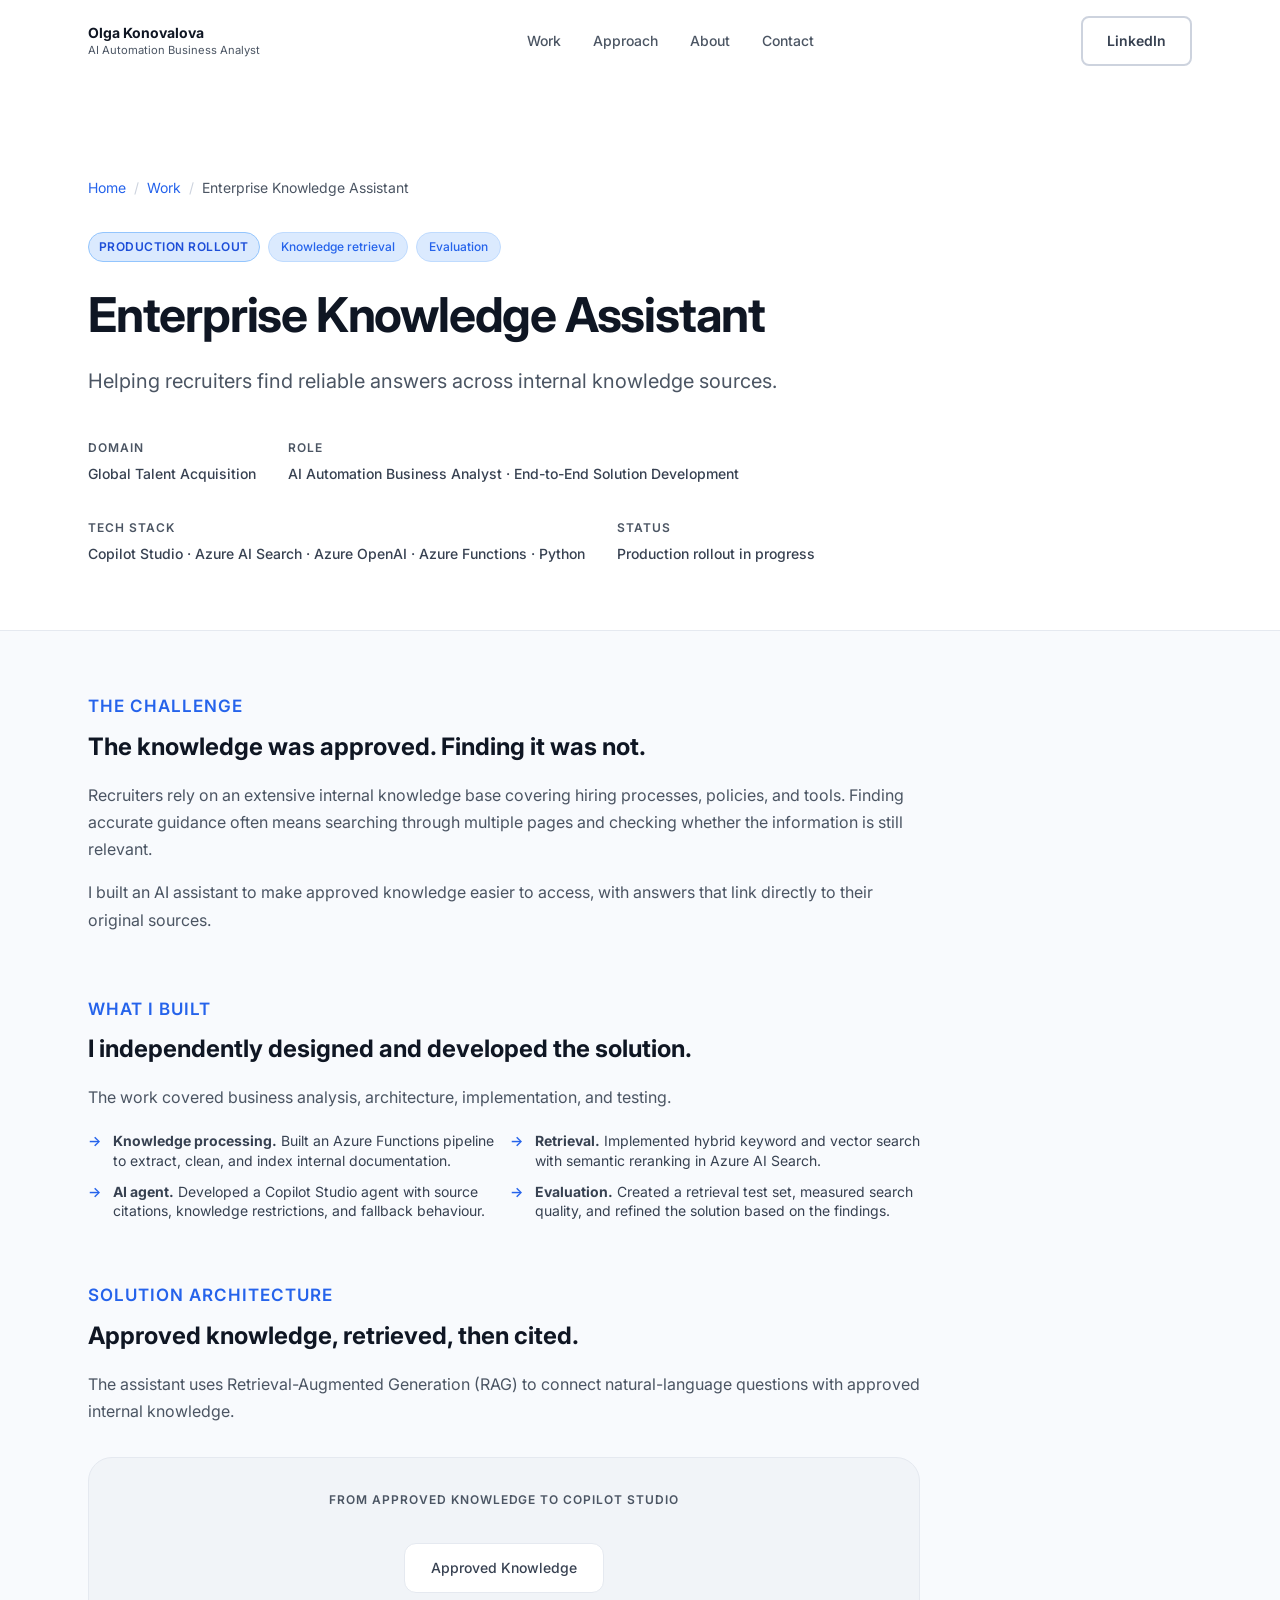
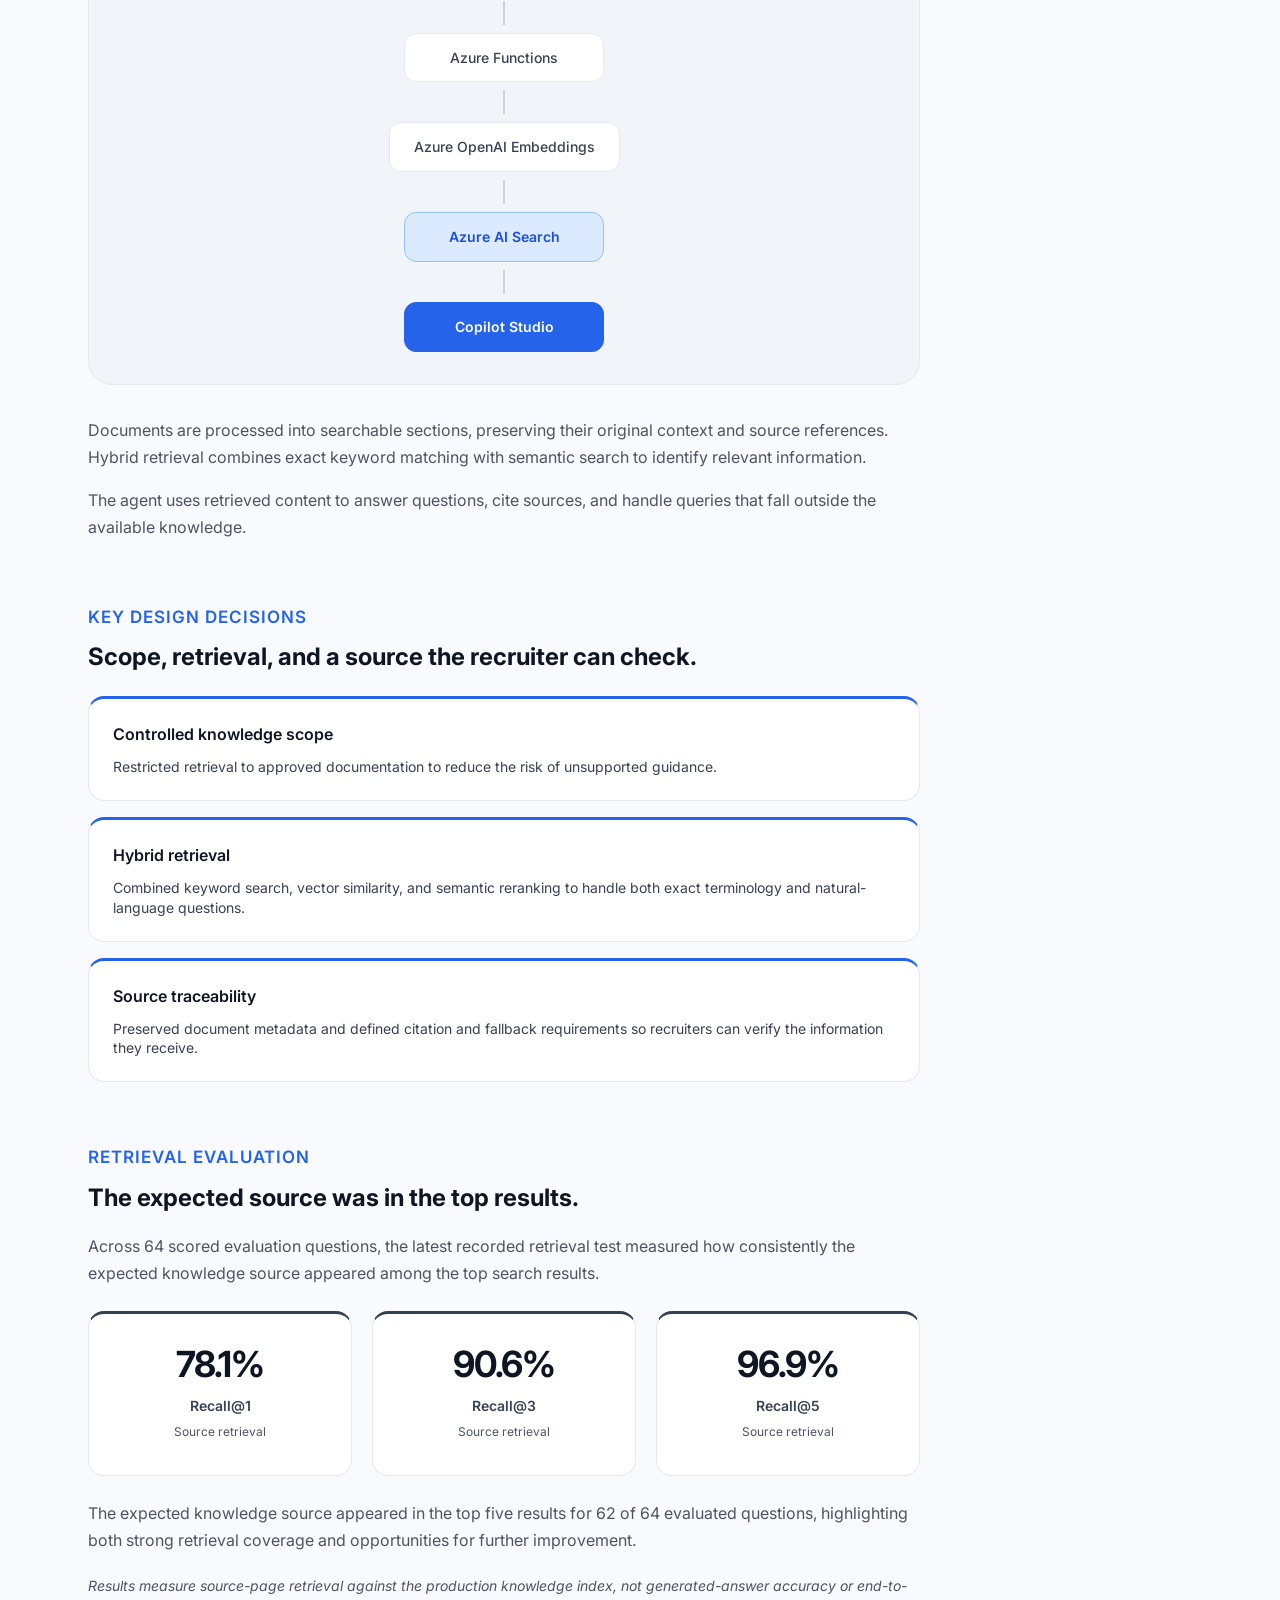
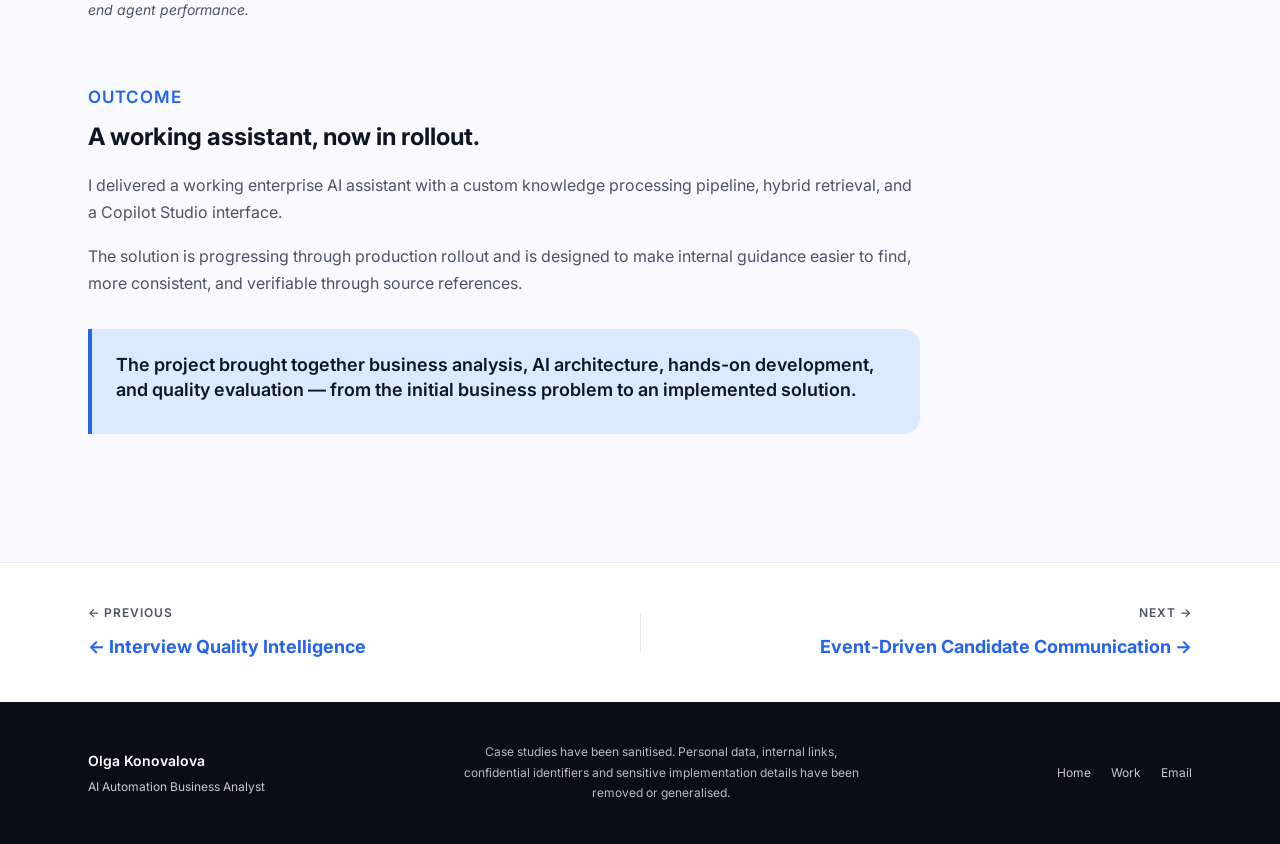
==== commit 8488f948: "Update TA Knowledge Assistant retrieval evaluation metrics Show the latest source-page retrieval res" ====
--- a/cases/enterprise-ta-knowledge-assistant.html
+++ b/cases/enterprise-ta-knowledge-assistant.html
@@ -193,30 +193,30 @@
           <p class="cs__label">Retrieval evaluation</p>
           <h2 class="cs__title" id="evaluation-title">The expected source was in the top results.</h2>
           <div class="cs__body">
-            <p>I tested the retrieval system using 64 questions against an earlier version of the knowledge index.</p>
+            <p>Across 64 scored evaluation questions, the latest recorded retrieval test measured how consistently the expected knowledge source appeared among the top search results.</p>
           </div>
 
           <div class="eval-grid eval-grid--3" role="list">
             <div class="eval-tile" role="listitem">
-              <div class="eval-tile__value">79.7%</div>
+              <div class="eval-tile__value">78.1%</div>
               <div class="eval-tile__label">Recall@1</div>
               <div class="eval-tile__note">Source retrieval</div>
             </div>
             <div class="eval-tile" role="listitem">
-              <div class="eval-tile__value">98.4%</div>
+              <div class="eval-tile__value">90.6%</div>
               <div class="eval-tile__label">Recall@3</div>
               <div class="eval-tile__note">Source retrieval</div>
             </div>
             <div class="eval-tile" role="listitem">
-              <div class="eval-tile__value">100%</div>
+              <div class="eval-tile__value">96.9%</div>
               <div class="eval-tile__label">Recall@5</div>
               <div class="eval-tile__note">Source retrieval</div>
             </div>
           </div>
 
           <div class="cs__body">
-            <p>The expected source appeared among the top three results for most questions, providing a baseline for further retrieval improvements.</p>
-            <p class="eval-footnote">Results reflect source retrieval on an earlier index version, not generated-answer accuracy or production performance.</p>
+            <p>The expected knowledge source appeared in the top five results for 62 of 64 evaluated questions, highlighting both strong retrieval coverage and opportunities for further improvement.</p>
+            <p class="eval-footnote">Results measure source-page retrieval against the production knowledge index, not generated-answer accuracy or end-to-end agent performance.</p>
           </div>
         </section>
 
